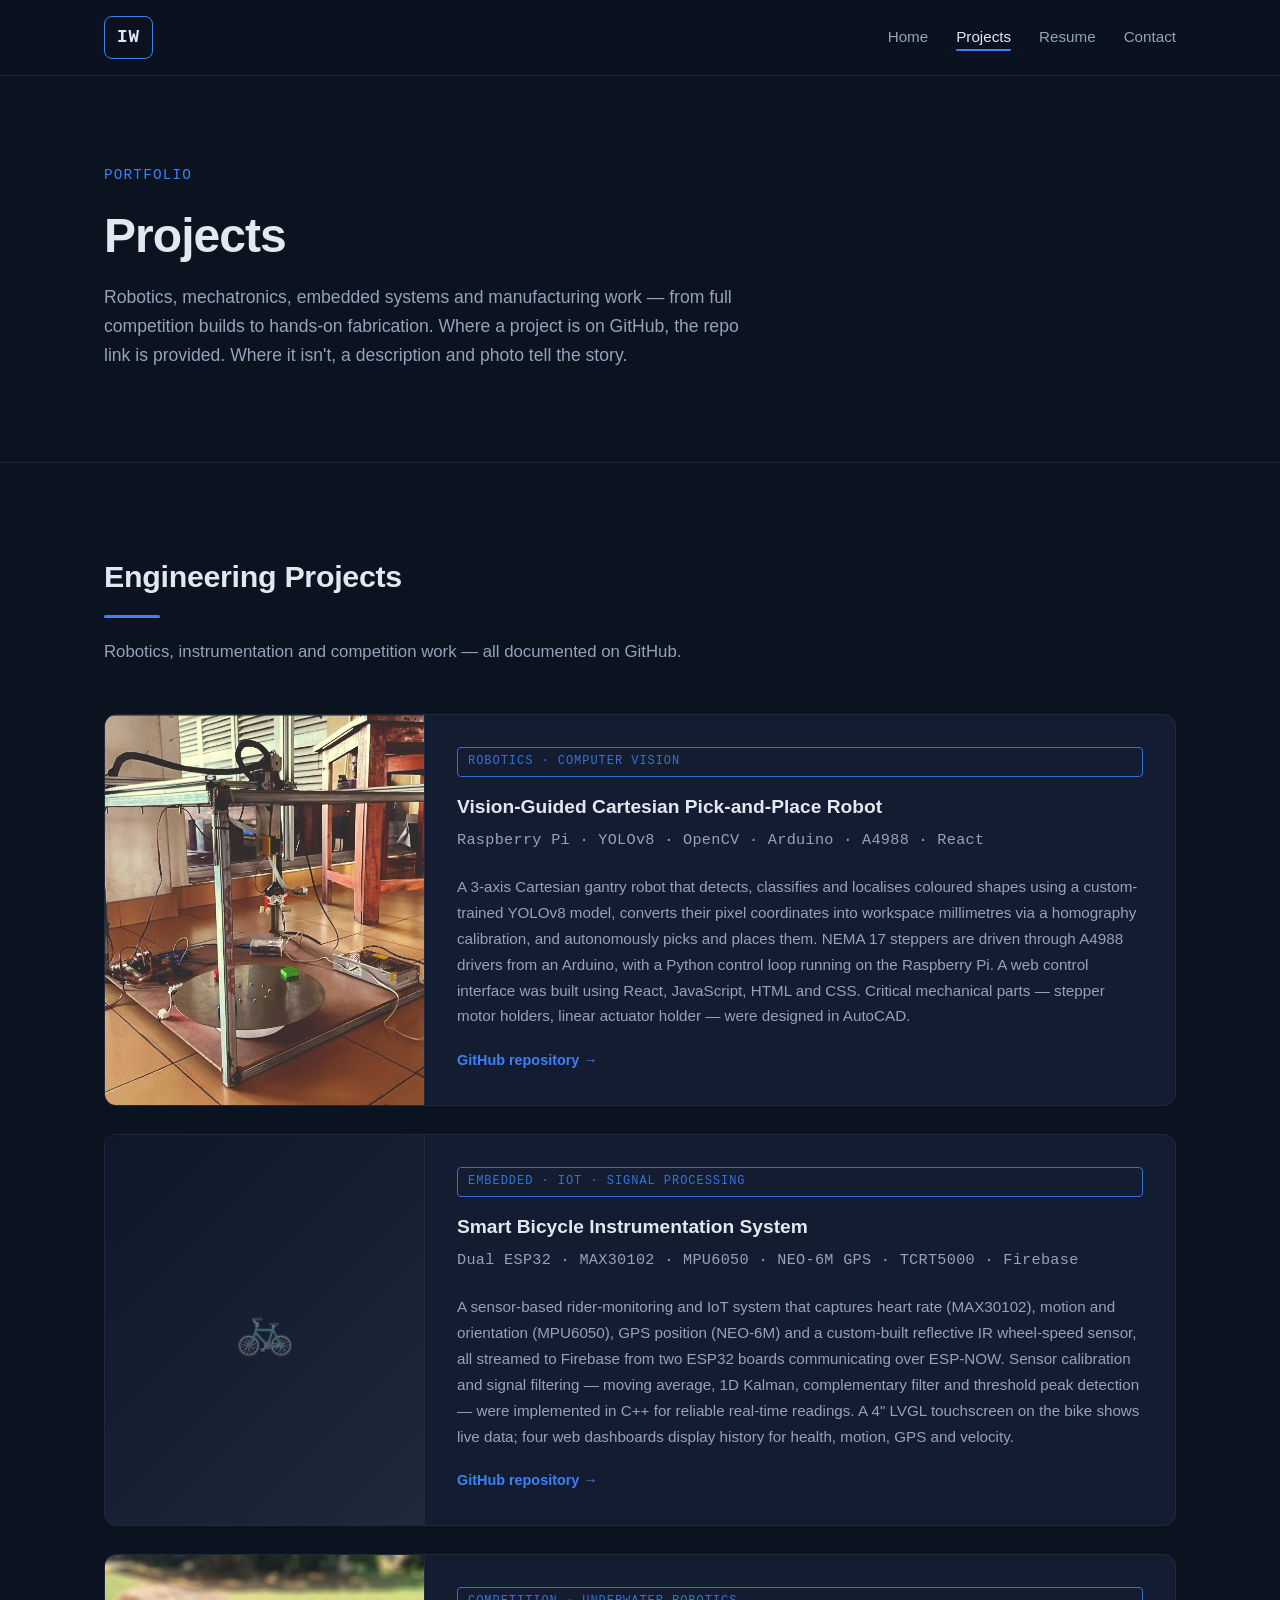
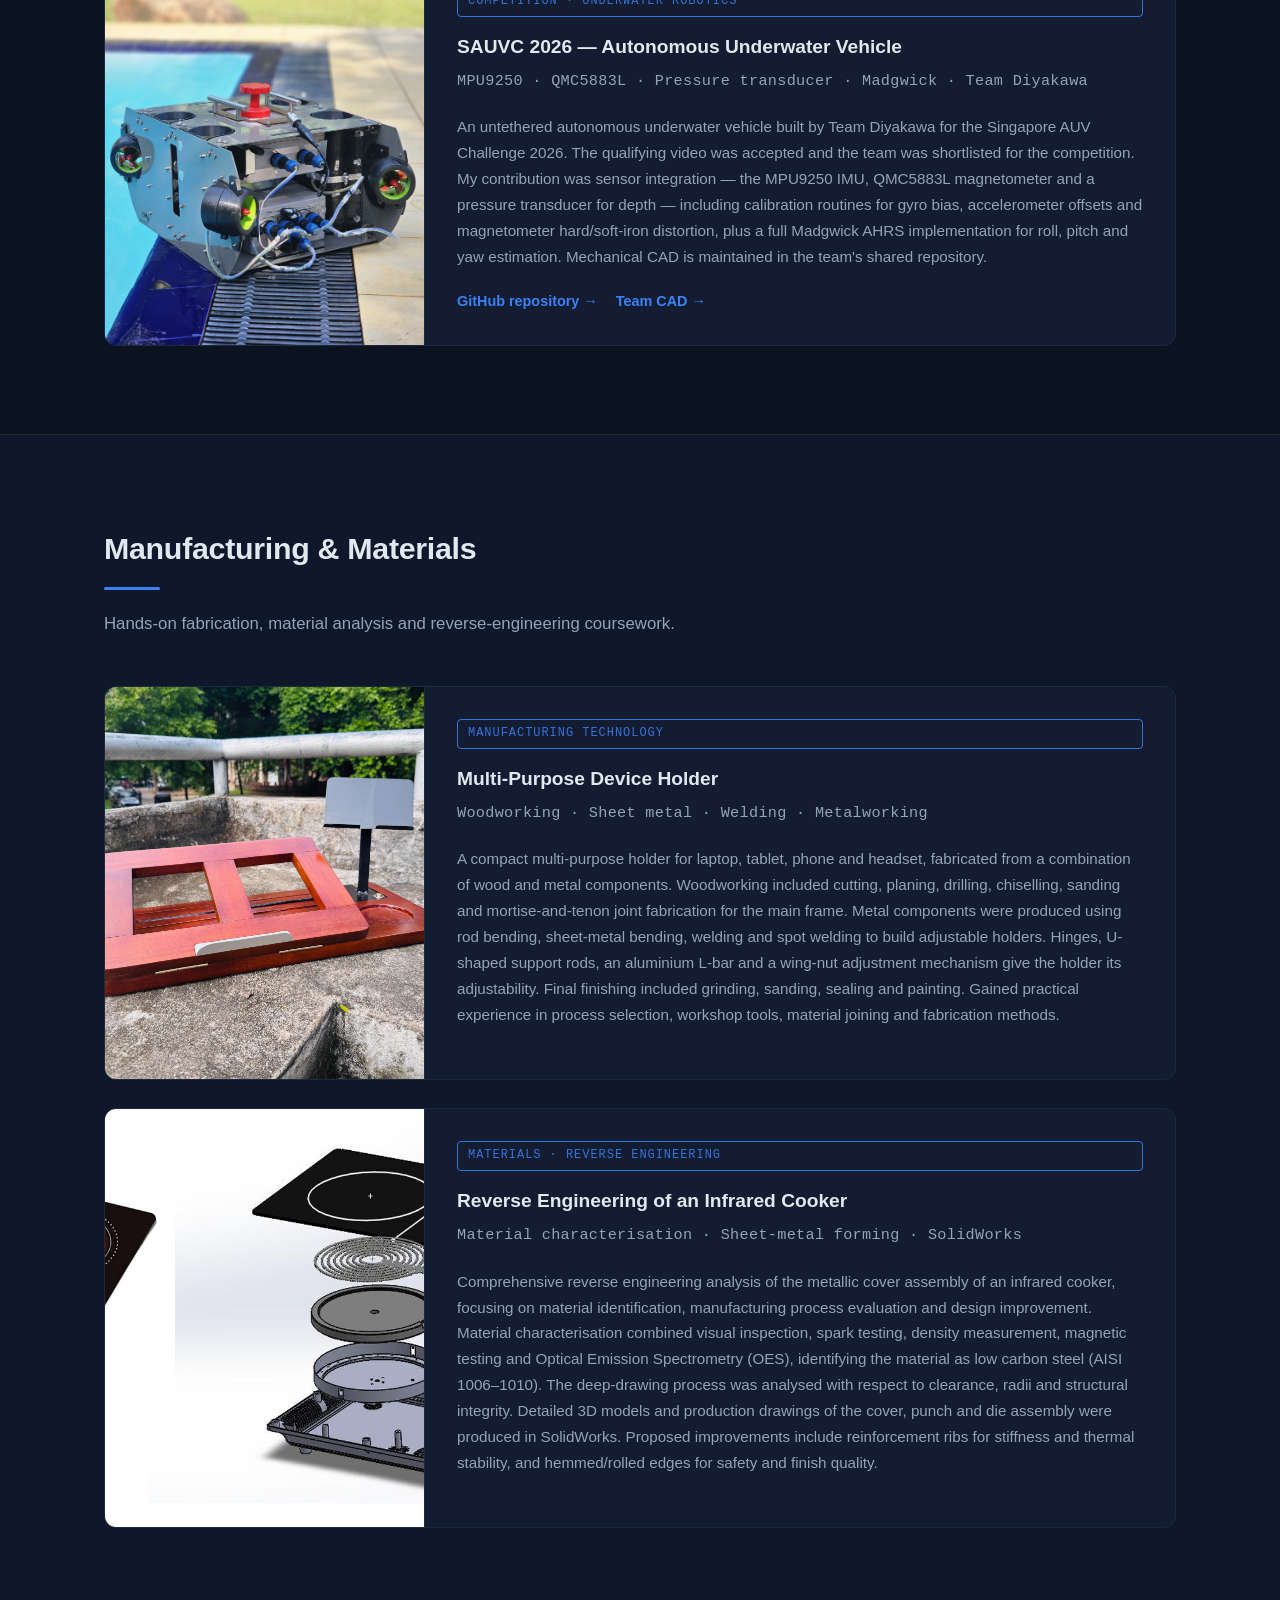
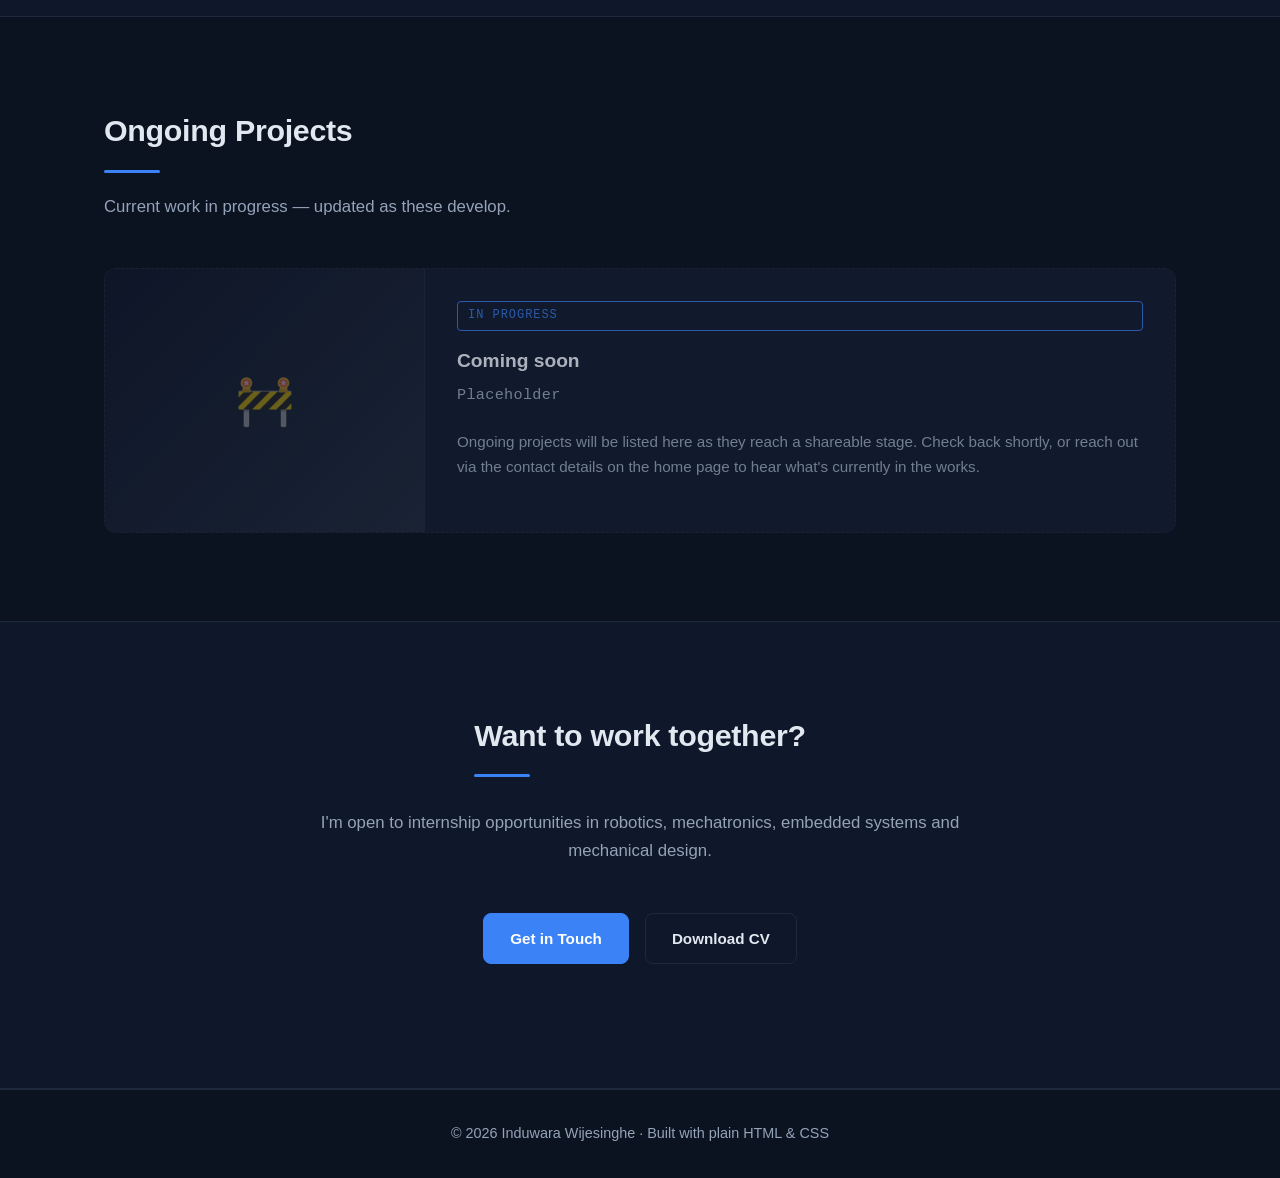
==== projects.html @ 0e31d424 "Update project thumbnail for Project 2" ====
<!DOCTYPE html>
<html lang="en">
<head>
    <meta charset="UTF-8">
    <meta name="viewport" content="width=device-width, initial-scale=1.0">
    <title>Projects — Induwara Wijesinghe</title>
    <meta name="description" content="Engineering projects by Induwara Wijesinghe — robotics, mechatronics, embedded systems and manufacturing.">
    <link rel="stylesheet" href="style.css">
</head>
<body>

    <!-- ============ NAVIGATION ============ -->
    <nav class="nav">
        <div class="nav-inner">
            <a href="index.html" class="nav-brand">IW</a>
            <ul class="nav-links">
                <li><a href="index.html">Home</a></li>
                <li><a href="projects.html" class="active">Projects</a></li>
                <li><a href="resume.pdf" target="_blank">Resume</a></li>
                <li><a href="index.html#contact">Contact</a></li>
            </ul>
        </div>
    </nav>

    <!-- ============ HEADER ============ -->
    <header class="page-header">
        <div class="container">
            <p class="hero-eyebrow">Portfolio</p>
            <h1>Projects</h1>
            <p class="hero-tagline">
                Robotics, mechatronics, embedded systems and manufacturing work — from full
                competition builds to hands-on fabrication. Where a project is on GitHub, the
                repo link is provided. Where it isn't, a description and photo tell the story.
            </p>
        </div>
    </header>

    <!-- ============ FEATURED (on GitHub) ============ -->
    <section class="section">
        <div class="container">
            <h2 class="section-title">Engineering Projects</h2>
            <p class="section-lede">Robotics, instrumentation and competition work — all documented on GitHub.</p>

            <div class="project-list">

                <!-- ============= PROJECT 1 ============= -->
                <article class="project-list-item">
                    <div class="project-thumb">
                        <img src="images/cartesian-thumb.jpg" alt="Vision-guided Cartesian robot" onerror="this.style.display='none'">
                        <span class="project-thumb-fallback">🤖</span>
                    </div>
                    <div class="project-body">
                        <span class="project-tag">Robotics · Computer Vision</span>
                        <h3>Vision-Guided Cartesian Pick-and-Place Robot</h3>
                        <p class="project-sub">Raspberry Pi · YOLOv8 · OpenCV · Arduino · A4988 · React</p>
                        <p>
                            A 3-axis Cartesian gantry robot that detects, classifies and localises
                            coloured shapes using a custom-trained YOLOv8 model, converts their pixel
                            coordinates into workspace millimetres via a homography calibration, and
                            autonomously picks and places them. NEMA 17 steppers are driven through
                            A4988 drivers from an Arduino, with a Python control loop running on the
                            Raspberry Pi. A web control interface was built using React, JavaScript,
                            HTML and CSS. Critical mechanical parts — stepper motor holders, linear
                            actuator holder — were designed in AutoCAD.
                        </p>
                        <div class="project-links">
                            <a href="https://github.com/induwarawijesinghe369-bit/vision-guided-cartesian-robot" target="_blank">GitHub repository →</a>
                        </div>
                    </div>
                </article>

                <!-- ============= PROJECT 2 ============= -->
                <article class="project-list-item">
                    <div class="project-thumb project-thumb--icon">
                        <span class="project-thumb-fallback">🚲</span>
                    </div>
                    <div class="project-body">
                        <span class="project-tag">Embedded · IoT · Signal Processing</span>
                        <h3>Smart Bicycle Instrumentation System</h3>
                        <p class="project-sub">Dual ESP32 · MAX30102 · MPU6050 · NEO-6M GPS · TCRT5000 · Firebase</p>
                        <p>
                            A sensor-based rider-monitoring and IoT system that captures heart rate
                            (MAX30102), motion and orientation (MPU6050), GPS position (NEO-6M) and
                            a custom-built reflective IR wheel-speed sensor, all streamed to Firebase
                            from two ESP32 boards communicating over ESP-NOW. Sensor calibration and
                            signal filtering — moving average, 1D Kalman, complementary filter and
                            threshold peak detection — were implemented in C++ for reliable real-time
                            readings. A 4" LVGL touchscreen on the bike shows live data; four web
                            dashboards display history for health, motion, GPS and velocity.
                        </p>
                        <div class="project-links">
                            <a href="https://github.com/induwarawijesinghe369-bit/smart-bicycle-instrumentation" target="_blank">GitHub repository →</a>
                        </div>
                    </div>
                </article>

                <!-- ============= PROJECT 3 ============= -->
                <article class="project-list-item">
                    <div class="project-thumb">
                        <img src="images/auv-thumb.jpg" alt="SAUVC 2026 AUV" onerror="this.style.display='none'">
                        <span class="project-thumb-fallback">🌊</span>
                    </div>
                    <div class="project-body">
                        <span class="project-tag">Competition · Underwater Robotics</span>
                        <h3>SAUVC 2026 — Autonomous Underwater Vehicle</h3>
                        <p class="project-sub">MPU9250 · QMC5883L · Pressure transducer · Madgwick · Team Diyakawa</p>
                        <p>
                            An untethered autonomous underwater vehicle built by Team Diyakawa for
                            the Singapore AUV Challenge 2026. The qualifying video was accepted and
                            the team was shortlisted for the competition. My contribution was sensor
                            integration — the MPU9250 IMU, QMC5883L magnetometer and a pressure
                            transducer for depth — including calibration routines for gyro bias,
                            accelerometer offsets and magnetometer hard/soft-iron distortion, plus a
                            full Madgwick AHRS implementation for roll, pitch and yaw estimation.
                            Mechanical CAD is maintained in the team's shared repository.
                        </p>
                        <div class="project-links">
                            <a href="https://github.com/induwarawijesinghe369-bit/sauvc-2026-auv" target="_blank">GitHub repository →</a>
                            <a href="https://github.com/diyakawaofficial/diyakawa_3.0/tree/main/Design" target="_blank">Team CAD →</a>
                        </div>
                    </div>
                </article>

            </div>
        </div>
    </section>

    <!-- ============ MANUFACTURING ============ -->
    <section class="section section-alt">
        <div class="container">
            <h2 class="section-title">Manufacturing &amp; Materials</h2>
            <p class="section-lede">Hands-on fabrication, material analysis and reverse-engineering coursework.</p>

            <div class="project-list">

                <article class="project-list-item">
                    <div class="project-thumb">
                        <img src="images/holder-thumb.jpg" alt="Multi-purpose device holder" onerror="this.style.display='none'">
                        <span class="project-thumb-fallback">🛠️</span>
                    </div>
                    <div class="project-body">
                        <span class="project-tag">Manufacturing Technology</span>
                        <h3>Multi-Purpose Device Holder</h3>
                        <p class="project-sub">Woodworking · Sheet metal · Welding · Metalworking</p>
                        <p>
                            A compact multi-purpose holder for laptop, tablet, phone and headset,
                            fabricated from a combination of wood and metal components. Woodworking
                            included cutting, planing, drilling, chiselling, sanding and
                            mortise-and-tenon joint fabrication for the main frame. Metal components
                            were produced using rod bending, sheet-metal bending, welding and spot
                            welding to build adjustable holders. Hinges, U-shaped support rods, an
                            aluminium L-bar and a wing-nut adjustment mechanism give the holder its
                            adjustability. Final finishing included grinding, sanding, sealing and
                            painting. Gained practical experience in process selection, workshop
                            tools, material joining and fabrication methods.
                        </p>
                    </div>
                </article>

                <article class="project-list-item">
                    <div class="project-thumb">
                        <img src="images/cooker-thumb.jpg" alt="Reverse engineering of an infrared cooker" onerror="this.style.display='none'">
                        <span class="project-thumb-fallback">🔬</span>
                    </div>
                    <div class="project-body">
                        <span class="project-tag">Materials · Reverse Engineering</span>
                        <h3>Reverse Engineering of an Infrared Cooker</h3>
                        <p class="project-sub">Material characterisation · Sheet-metal forming · SolidWorks</p>
                        <p>
                            Comprehensive reverse engineering analysis of the metallic cover assembly
                            of an infrared cooker, focusing on material identification, manufacturing
                            process evaluation and design improvement. Material characterisation
                            combined visual inspection, spark testing, density measurement, magnetic
                            testing and Optical Emission Spectrometry (OES), identifying the material
                            as low carbon steel (AISI 1006–1010). The deep-drawing process was
                            analysed with respect to clearance, radii and structural integrity.
                            Detailed 3D models and production drawings of the cover, punch and die
                            assembly were produced in SolidWorks. Proposed improvements include
                            reinforcement ribs for stiffness and thermal stability, and hemmed/rolled
                            edges for safety and finish quality.
                        </p>
                    </div>
                </article>

            </div>
        </div>
    </section>

    <!-- ============ ONGOING (placeholder) ============ -->
    <section class="section">
        <div class="container">
            <h2 class="section-title">Ongoing Projects</h2>
            <p class="section-lede">Current work in progress — updated as these develop.</p>

            <div class="project-list">

                <article class="project-list-item project-list-item--placeholder">
                    <div class="project-thumb">
                        <span class="project-thumb-fallback">🚧</span>
                    </div>
                    <div class="project-body">
                        <span class="project-tag">In progress</span>
                        <h3>Coming soon</h3>
                        <p class="project-sub">Placeholder</p>
                        <p>
                            Ongoing projects will be listed here as they reach a shareable stage.
                            Check back shortly, or reach out via the contact details on the home page
                            to hear what's currently in the works.
                        </p>
                    </div>
                </article>

            </div>
        </div>
    </section>

    <!-- ============ CTA ============ -->
    <section class="section section-alt">
        <div class="container" style="text-align: center;">
            <h2 class="section-title" style="display: inline-block;">Want to work together?</h2>
            <p class="section-lede" style="margin-left: auto; margin-right: auto;">
                I'm open to internship opportunities in robotics, mechatronics, embedded systems and mechanical design.
            </p>
            <div class="hero-actions" style="justify-content: center;">
                <a href="index.html#contact" class="btn btn-primary">Get in Touch</a>
                <a href="resume.pdf" class="btn btn-secondary" target="_blank">Download CV</a>
            </div>
        </div>
    </section>

    <!-- ============ FOOTER ============ -->
    <footer class="footer">
        <div class="container">
            <p>© 2026 Induwara Wijesinghe · Built with plain HTML &amp; CSS</p>
        </div>
    </footer>

</body>
</html>
---- style.css ----
/* =========================================================
   Induwara Wijesinghe — Portfolio
   Theme: dark, blue accent, minimal
   ========================================================= */

:root {
    --bg:          #0b1220;
    --bg-alt:      #0f172a;
    --card:        #131c31;
    --border:      #1e293b;
    --text:        #e2e8f0;
    --text-muted:  #94a3b8;
    --accent:      #3b82f6;
    --accent-hover:#60a5fa;
    --max-width:   1120px;
    --radius:      12px;
    --radius-sm:   8px;
    --font:        'Inter', -apple-system, BlinkMacSystemFont, 'Segoe UI',
                    Roboto, Helvetica, Arial, sans-serif;
    --mono:        'JetBrains Mono', 'Fira Code', Consolas, monospace;
}

* { margin: 0; padding: 0; box-sizing: border-box; }

html { scroll-behavior: smooth; }

body {
    font-family: var(--font);
    background: var(--bg);
    color: var(--text);
    line-height: 1.65;
    font-size: 16px;
    -webkit-font-smoothing: antialiased;
}

.container {
    max-width: var(--max-width);
    margin: 0 auto;
    padding: 0 24px;
}

a {
    color: var(--accent);
    text-decoration: none;
    transition: color 0.2s ease;
}

a:hover { color: var(--accent-hover); }

img { max-width: 100%; display: block; }

/* =========================
   NAVIGATION
   ========================= */
.nav {
    position: sticky;
    top: 0;
    background: rgba(11, 18, 32, 0.85);
    backdrop-filter: blur(12px);
    -webkit-backdrop-filter: blur(12px);
    border-bottom: 1px solid var(--border);
    z-index: 100;
}

.nav-inner {
    max-width: var(--max-width);
    margin: 0 auto;
    padding: 16px 24px;
    display: flex;
    justify-content: space-between;
    align-items: center;
}

.nav-brand {
    font-family: var(--mono);
    font-weight: 700;
    font-size: 1.1rem;
    color: var(--text);
    letter-spacing: 0.05em;
    padding: 6px 12px;
    border: 1px solid var(--accent);
    border-radius: var(--radius-sm);
}

.nav-brand:hover {
    background: var(--accent);
    color: white;
}

.nav-links {
    list-style: none;
    display: flex;
    gap: 28px;
}

.nav-links a {
    color: var(--text-muted);
    font-size: 0.95rem;
    font-weight: 500;
    position: relative;
    padding: 6px 0;
}

.nav-links a:hover,
.nav-links a.active {
    color: var(--text);
}

.nav-links a.active::after,
.nav-links a:hover::after {
    content: '';
    position: absolute;
    bottom: 0;
    left: 0;
    right: 0;
    height: 2px;
    background: var(--accent);
    border-radius: 2px;
}

/* =========================
   HERO
   ========================= */
.hero {
    padding: 96px 0 72px;
    border-bottom: 1px solid var(--border);
}

.hero-grid {
    display: grid;
    grid-template-columns: 1fr auto;
    gap: 64px;
    align-items: center;
}

.hero-eyebrow {
    color: var(--accent);
    font-family: var(--mono);
    font-size: 0.9rem;
    letter-spacing: 0.08em;
    text-transform: uppercase;
    margin-bottom: 20px;
}

.hero h1 {
    font-size: clamp(2.2rem, 5vw, 3.5rem);
    font-weight: 700;
    line-height: 1.1;
    margin-bottom: 24px;
    letter-spacing: -0.02em;
}

.hero-tagline {
    color: var(--text-muted);
    font-size: 1.1rem;
    max-width: 640px;
    margin-bottom: 36px;
}

.hero-actions {
    display: flex;
    gap: 16px;
    flex-wrap: wrap;
    margin-bottom: 36px;
}

.btn {
    display: inline-block;
    padding: 12px 26px;
    border-radius: var(--radius-sm);
    font-weight: 600;
    font-size: 0.95rem;
    transition: all 0.2s ease;
    cursor: pointer;
}

.btn-primary {
    background: var(--accent);
    color: white;
    border: 1px solid var(--accent);
}

.btn-primary:hover {
    background: var(--accent-hover);
    border-color: var(--accent-hover);
    color: white;
    transform: translateY(-1px);
}

.btn-secondary {
    background: transparent;
    color: var(--text);
    border: 1px solid var(--border);
}

.btn-secondary:hover {
    border-color: var(--accent);
    color: var(--accent);
    transform: translateY(-1px);
}

.hero-meta {
    list-style: none;
    display: flex;
    flex-direction: column;
    gap: 8px;
    color: var(--text-muted);
    font-size: 0.95rem;
}

.hero-meta a { color: var(--text-muted); }
.hero-meta a:hover { color: var(--accent); }

.hero-photo { display: flex; justify-content: center; }

.photo-placeholder {
    width: 220px;
    height: 220px;
    border-radius: 50%;
    background: linear-gradient(135deg, var(--card) 0%, var(--border) 100%);
    border: 2px solid var(--accent);
    display: flex;
    align-items: center;
    justify-content: center;
    font-family: var(--mono);
    font-size: 3.5rem;
    font-weight: 700;
    color: var(--accent);
    letter-spacing: 0.05em;
}

/* =========================
   SECTIONS
   ========================= */
.section {
    padding: 88px 0;
}

.section-alt {
    background: var(--bg-alt);
    border-top: 1px solid var(--border);
    border-bottom: 1px solid var(--border);
}

.section-title {
    font-size: 1.9rem;
    font-weight: 700;
    margin-bottom: 12px;
    letter-spacing: -0.01em;
}

.section-title::after {
    content: '';
    display: block;
    width: 56px;
    height: 3px;
    background: var(--accent);
    border-radius: 2px;
    margin-top: 14px;
}

.section-lede {
    color: var(--text-muted);
    font-size: 1.05rem;
    max-width: 640px;
    margin-bottom: 48px;
    margin-top: 20px;
}

.section-lede a {
    color: var(--accent);
    font-weight: 500;
}

/* =========================
   SKILLS
   ========================= */
.skills-grid {
    display: grid;
    grid-template-columns: repeat(auto-fit, minmax(260px, 1fr));
    gap: 20px;
    margin-top: 44px;
}

.skill-card {
    background: var(--card);
    border: 1px solid var(--border);
    border-radius: var(--radius);
    padding: 28px;
    transition: all 0.25s ease;
}

.skill-card:hover {
    border-color: var(--accent);
    transform: translateY(-3px);
}

.skill-card h3 {
    color: var(--accent);
    font-size: 1.05rem;
    font-weight: 600;
    margin-bottom: 14px;
    letter-spacing: 0.01em;
}

.skill-card p {
    color: var(--text-muted);
    font-size: 0.95rem;
    line-height: 1.7;
}

/* =========================
   FEATURED PROJECTS
   ========================= */
.featured-grid {
    display: grid;
    grid-template-columns: repeat(auto-fit, minmax(320px, 1fr));
    gap: 24px;
}

.project-card {
    background: var(--card);
    border: 1px solid var(--border);
    border-radius: var(--radius);
    overflow: hidden;
    display: flex;
    flex-direction: column;
    transition: all 0.25s ease;
}

.project-card:hover {
    border-color: var(--accent);
    transform: translateY(-4px);
    box-shadow: 0 12px 32px rgba(59, 130, 246, 0.12);
}

.project-thumb {
    aspect-ratio: 16 / 9;
    background: linear-gradient(135deg, var(--bg-alt) 0%, var(--border) 100%);
    display: flex;
    align-items: center;
    justify-content: center;
    position: relative;
    overflow: hidden;
}

.project-thumb img {
    width: 100%;
    height: 100%;
    object-fit: cover;
    position: absolute;
    inset: 0;
}

.project-thumb-fallback {
    font-size: 3rem;
    opacity: 0.5;
    z-index: 0;
}

.project-thumb img + .project-thumb-fallback {
    /* fallback hidden when image is present */
    z-index: -1;
}

.project-body {
    padding: 26px;
    display: flex;
    flex-direction: column;
    flex: 1;
}

.project-body h3 {
    font-size: 1.2rem;
    font-weight: 700;
    margin-bottom: 6px;
    color: var(--text);
}

.project-sub {
    color: var(--accent);
    font-family: var(--mono);
    font-size: 0.8rem;
    margin-bottom: 16px;
    letter-spacing: 0.02em;
}

.project-body p {
    color: var(--text-muted);
    font-size: 0.95rem;
    line-height: 1.7;
    margin-bottom: 20px;
    flex: 1;
}

.project-links {
    display: flex;
    gap: 18px;
    margin-top: auto;
}

.project-links a {
    color: var(--accent);
    font-weight: 600;
    font-size: 0.9rem;
}

.project-links a:hover {
    color: var(--accent-hover);
}

/* =========================
   ACHIEVEMENTS
   ========================= */
.achievements-grid {
    display: grid;
    grid-template-columns: repeat(auto-fit, minmax(220px, 1fr));
    gap: 20px;
    margin-top: 44px;
}

.achievement {
    background: var(--card);
    border: 1px solid var(--border);
    border-radius: var(--radius);
    padding: 28px 24px;
    text-align: center;
    transition: all 0.25s ease;
}

.achievement:hover {
    border-color: var(--accent);
    transform: translateY(-3px);
}

.achievement-icon {
    font-size: 2rem;
    display: block;
    margin-bottom: 14px;
}

.achievement h3 {
    font-size: 1.05rem;
    font-weight: 700;
    margin-bottom: 8px;
    color: var(--text);
}

.achievement p {
    color: var(--text-muted);
    font-size: 0.9rem;
    line-height: 1.6;
}

/* =========================
   CONTACT
   ========================= */
.contact-grid {
    display: grid;
    grid-template-columns: repeat(auto-fit, minmax(240px, 1fr));
    gap: 16px;
    margin-top: 8px;
}

.contact-card {
    background: var(--card);
    border: 1px solid var(--border);
    border-radius: var(--radius);
    padding: 22px;
    display: flex;
    flex-direction: column;
    gap: 6px;
    transition: all 0.25s ease;
}

.contact-card:hover {
    border-color: var(--accent);
    transform: translateY(-3px);
}

.contact-icon { font-size: 1.5rem; }

.contact-label {
    color: var(--text-muted);
    font-size: 0.8rem;
    text-transform: uppercase;
    letter-spacing: 0.08em;
    font-weight: 600;
}

.contact-value {
    color: var(--text);
    font-size: 0.95rem;
    word-break: break-all;
}

.contact-card:hover .contact-value { color: var(--accent); }

/* =========================
   FOOTER
   ========================= */
.footer {
    padding: 32px 0;
    border-top: 1px solid var(--border);
    text-align: center;
    color: var(--text-muted);
    font-size: 0.9rem;
}

/* =========================
   RESPONSIVE
   ========================= */
@media (max-width: 820px) {
    .hero { padding: 64px 0 56px; }

    .hero-grid {
        grid-template-columns: 1fr;
        gap: 40px;
        text-align: center;
    }

    .hero-actions { justify-content: center; }
    .hero-meta { align-items: center; }
    .hero-photo { order: -1; }

    .photo-placeholder { width: 160px; height: 160px; font-size: 2.5rem; }

    .section { padding: 64px 0; }

    .nav-links { gap: 20px; font-size: 0.9rem; }

    .section-lede { margin-bottom: 36px; }
}

@media (max-width: 480px) {
    .nav-links { display: none; } /* simple mobile: hide nav links on very small screens */
    .container { padding: 0 18px; }
}

/* =========================
   PAGE HEADER (subpages)
   ========================= */
.page-header {
    padding: 88px 0 56px;
    border-bottom: 1px solid var(--border);
}

.page-header h1 {
    font-size: clamp(2rem, 4vw, 3rem);
    font-weight: 700;
    line-height: 1.15;
    margin-bottom: 20px;
    letter-spacing: -0.02em;
}

/* =========================
   PROJECT LIST (multi-item page)
   ========================= */
.project-list {
    display: flex;
    flex-direction: column;
    gap: 28px;
    margin-top: 24px;
}

.project-list-item {
    display: grid;
    grid-template-columns: 320px 1fr;
    gap: 32px;
    background: var(--card);
    border: 1px solid var(--border);
    border-radius: var(--radius);
    overflow: hidden;
    transition: all 0.25s ease;
}

.project-list-item:hover {
    border-color: var(--accent);
    box-shadow: 0 12px 32px rgba(59, 130, 246, 0.12);
}

.project-list-item .project-thumb {
    aspect-ratio: auto;
    height: 100%;
    min-height: 220px;
    position: relative;
    border-right: 1px solid var(--border);
}

.project-list-item .project-thumb img {
    position: absolute;
    inset: 0;
    width: 100%;
    height: 100%;
    object-fit: cover;
}

.project-list-item .project-body {
    padding: 32px 32px 32px 0;
}

.project-tag {
    display: inline-block;
    color: var(--accent);
    font-family: var(--mono);
    font-size: 0.75rem;
    letter-spacing: 0.08em;
    text-transform: uppercase;
    padding: 4px 10px;
    border: 1px solid var(--accent);
    border-radius: 4px;
    margin-bottom: 14px;
    opacity: 0.85;
}

.project-list-item--placeholder {
    opacity: 0.75;
    border-style: dashed;
}

@media (max-width: 820px) {
    .project-list-item {
        grid-template-columns: 1fr;
    }
    .project-list-item .project-thumb {
        min-height: 200px;
        border-right: none;
        border-bottom: 1px solid var(--border);
    }
    .project-list-item .project-body {
        padding: 26px;
    }
}
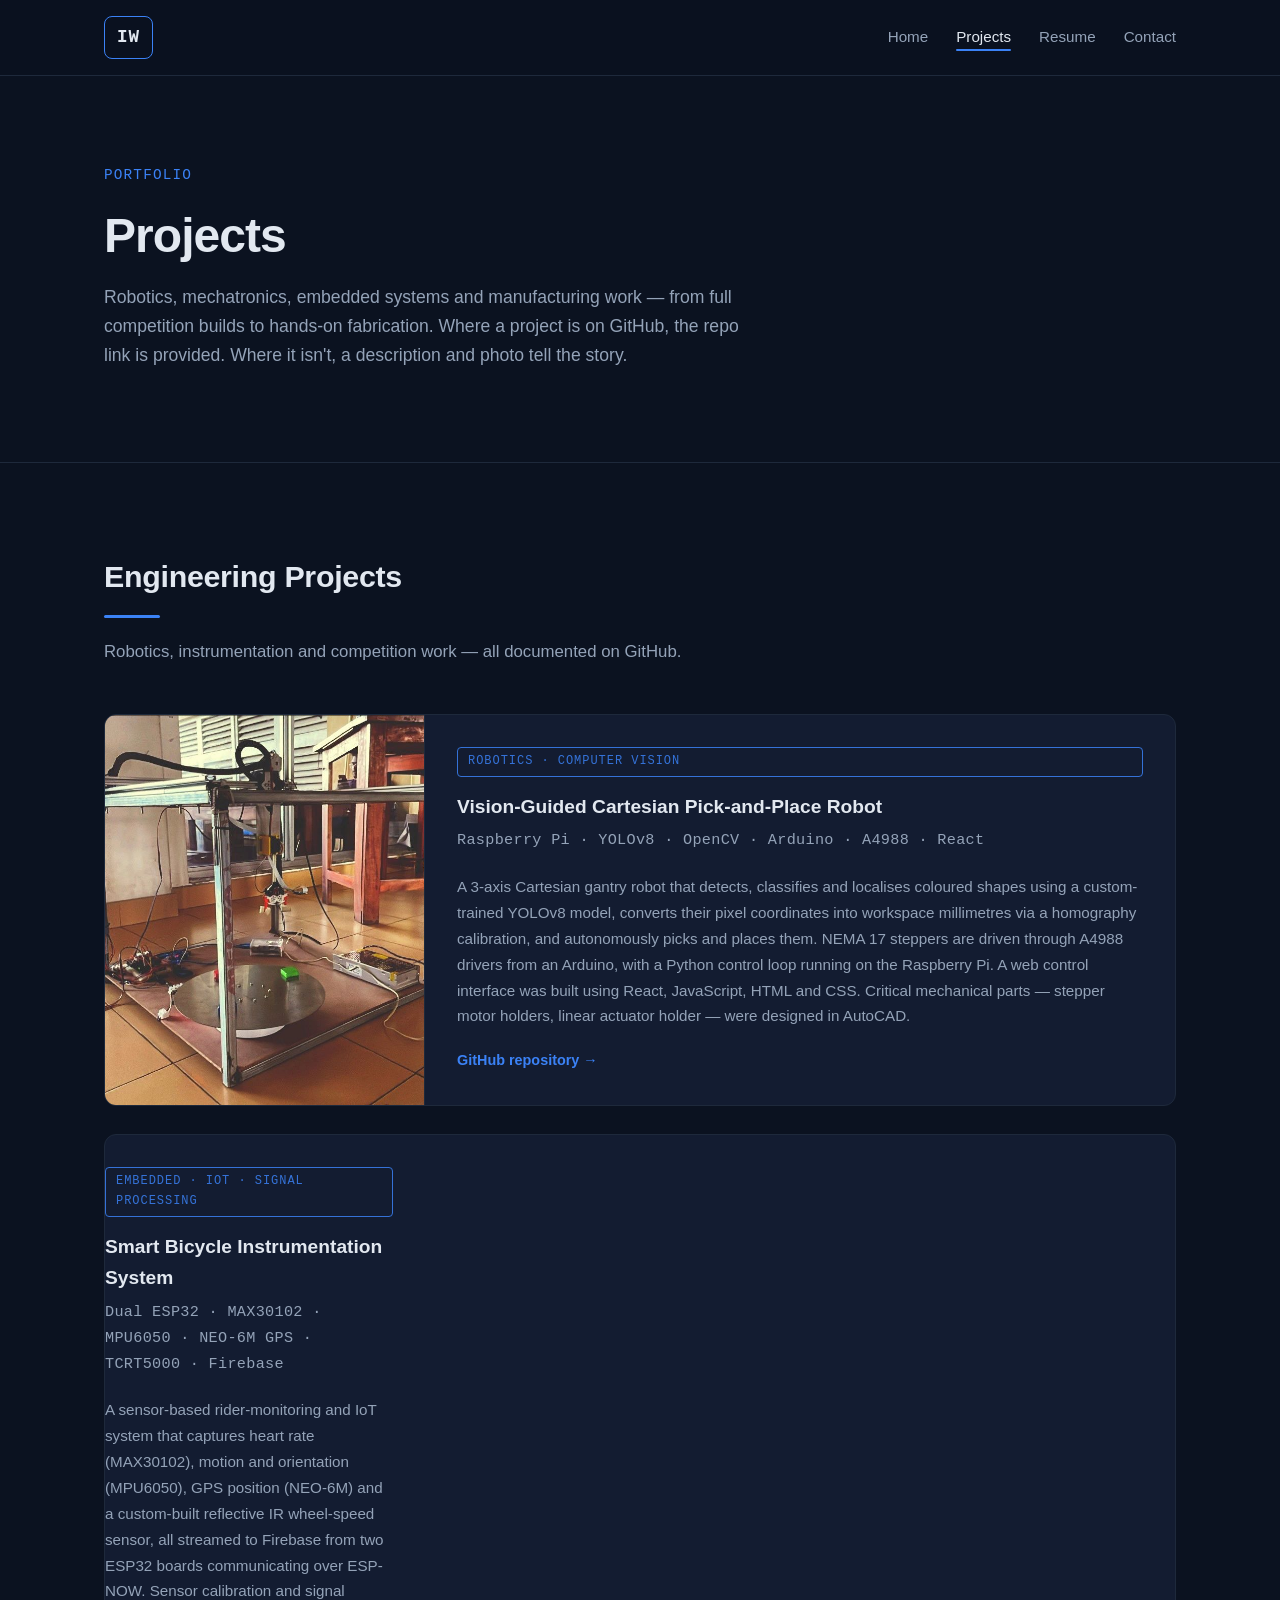
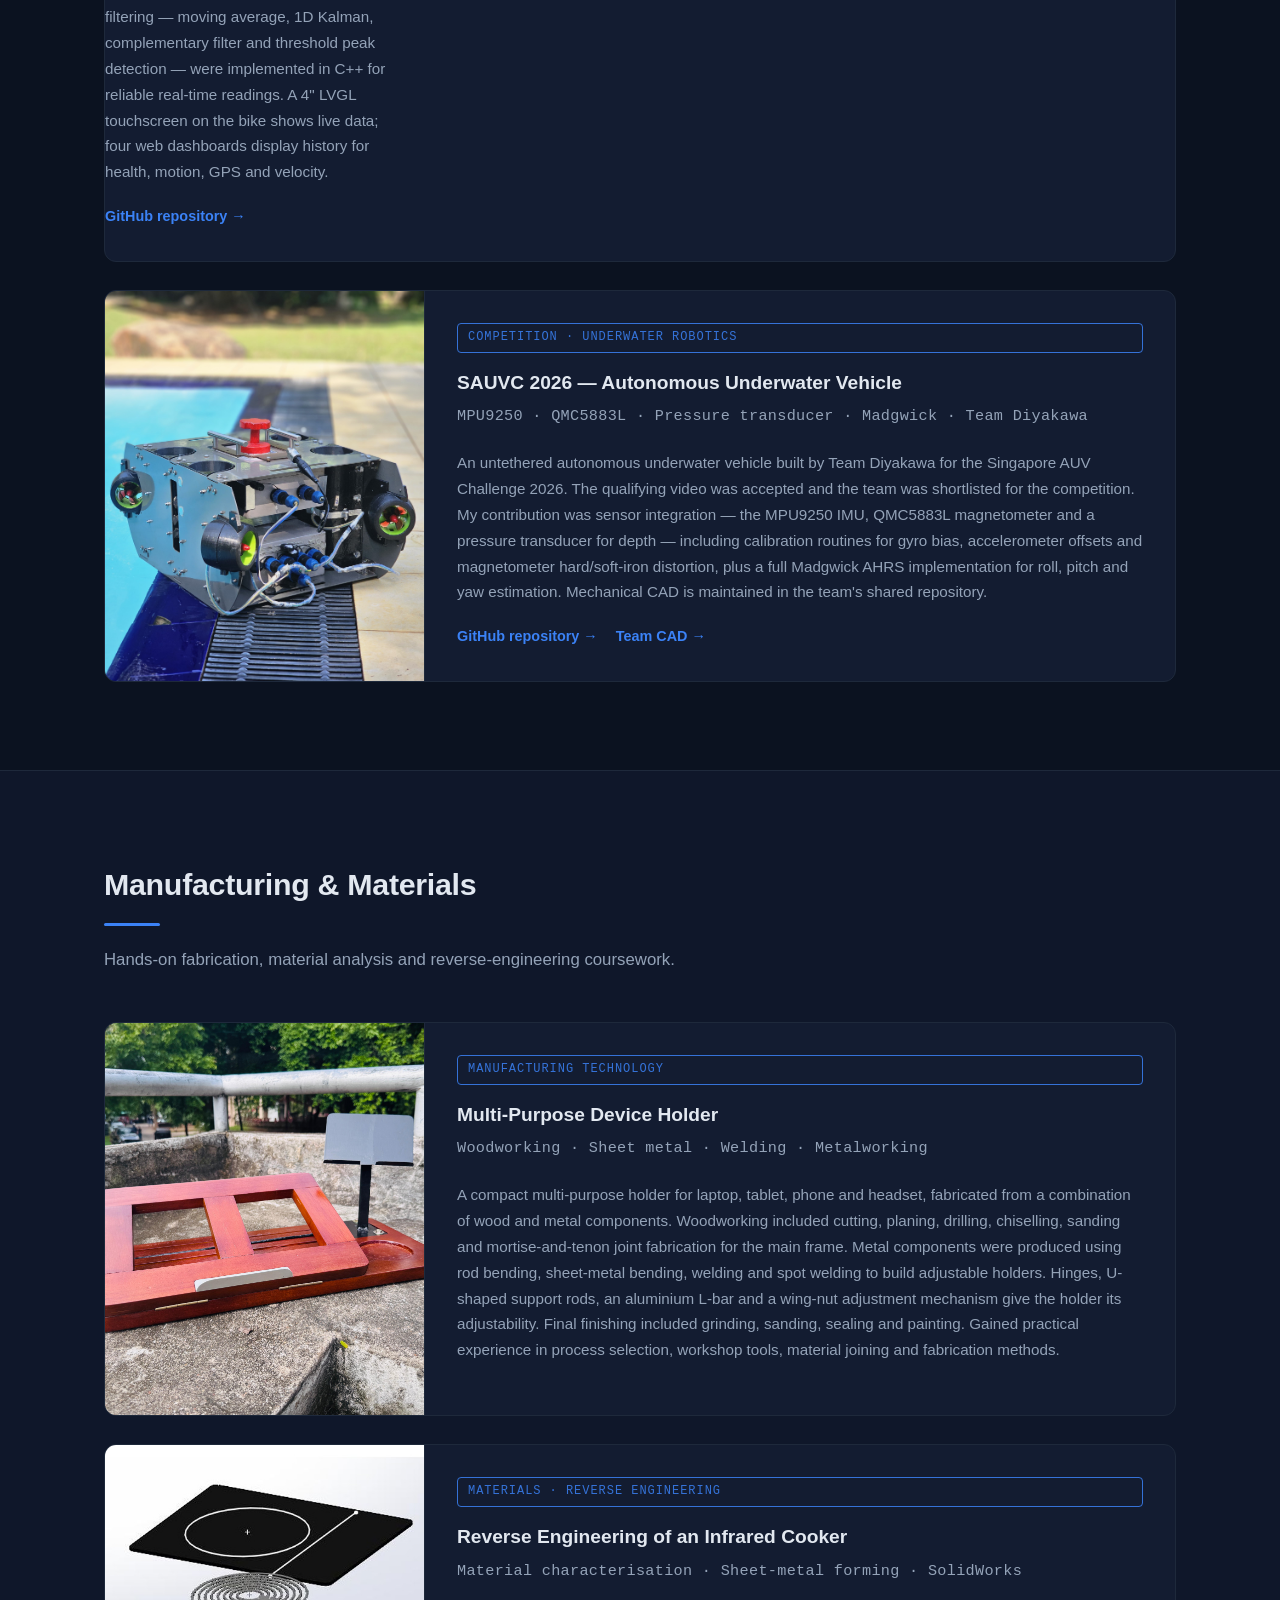
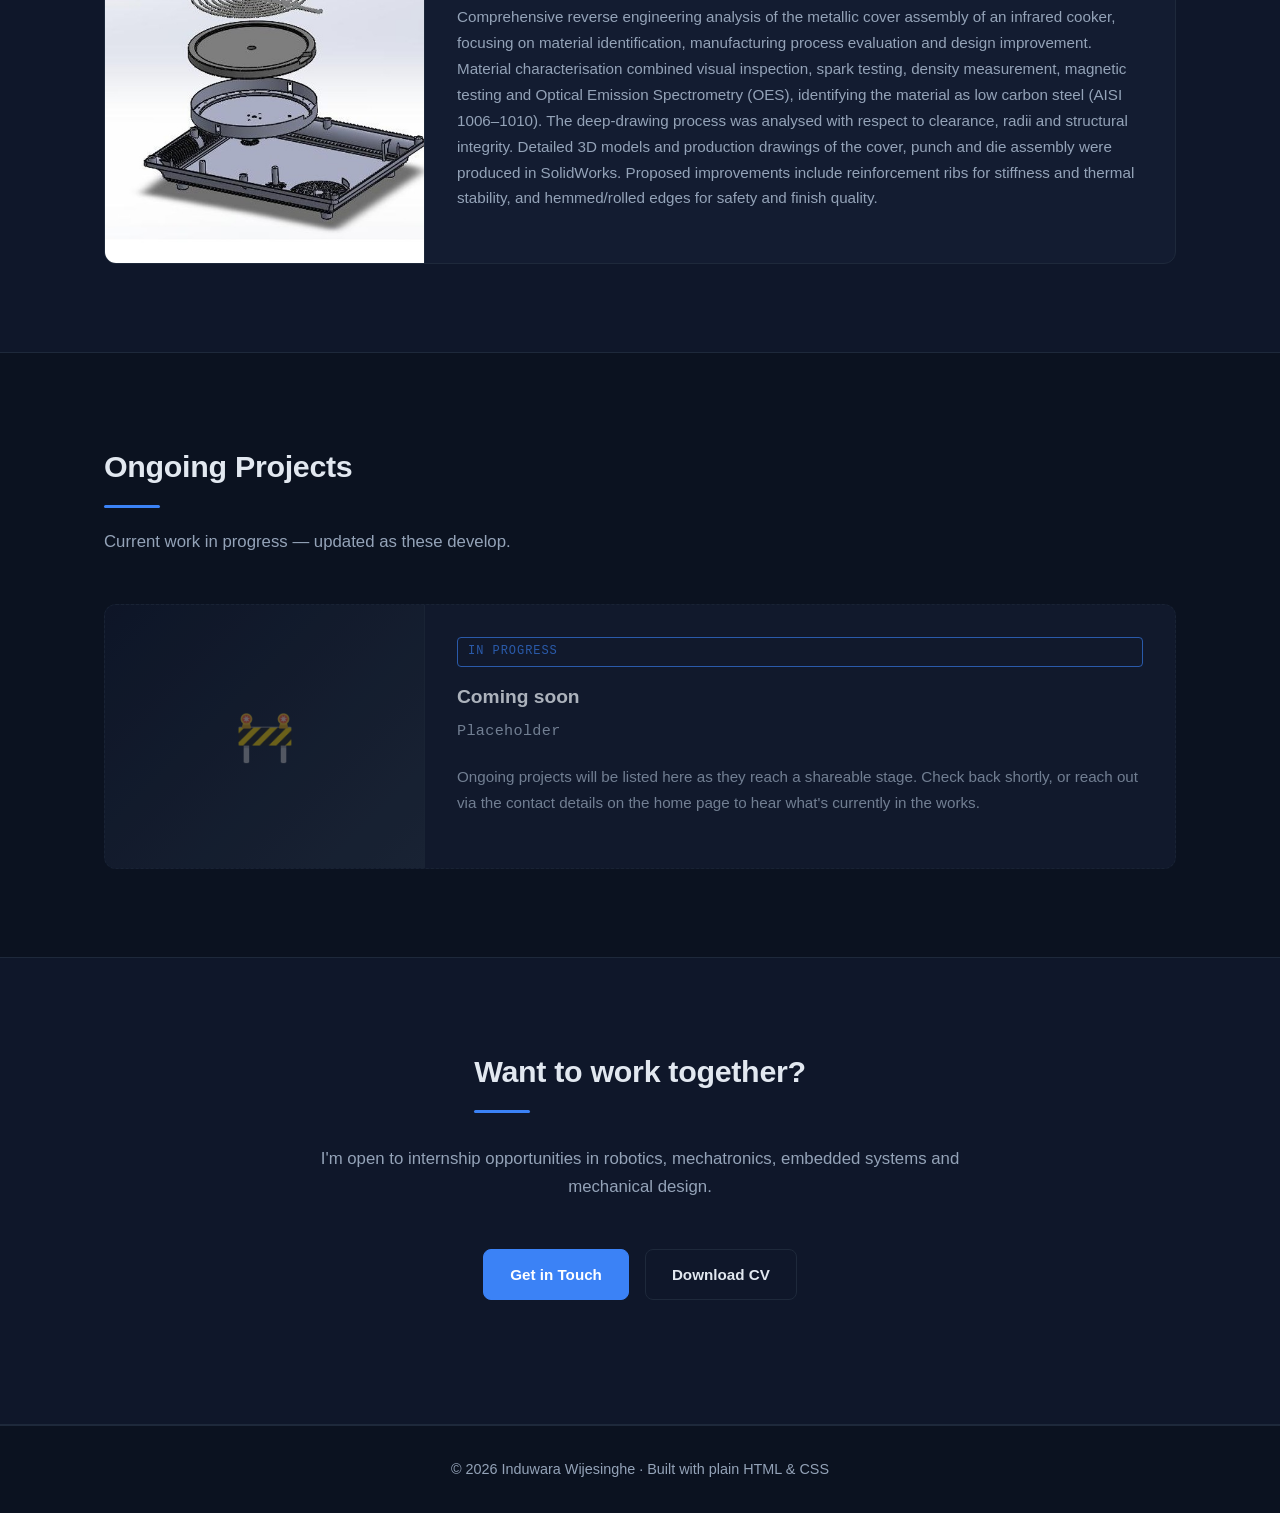
==== commit 321b8940: "Remove project thumbnail from Project 2 Removed project thumbnail icon from Project 2." ====
--- a/projects.html
+++ b/projects.html
@@ -71,9 +71,6 @@
 
                 <!-- ============= PROJECT 2 ============= -->
                 <article class="project-list-item">
-                    <div class="project-thumb project-thumb--icon">
-                        <span class="project-thumb-fallback">🚲</span>
-                    </div>
                     <div class="project-body">
                         <span class="project-tag">Embedded · IoT · Signal Processing</span>
                         <h3>Smart Bicycle Instrumentation System</h3>
--- a/style.css
+++ b/style.css
@@ -631,3 +631,16 @@
         padding: 26px;
     }
 }
+
+/* Icon-only thumbnails (no photo yet) */
+.project-thumb--icon {
+    background: linear-gradient(135deg, var(--bg-alt) 0%, var(--border) 100%);
+    display: flex;
+    align-items: center;
+    justify-content: center;
+}
+
+.project-thumb--icon .project-thumb-fallback {
+    font-size: 4rem;
+    opacity: 0.9;
+}
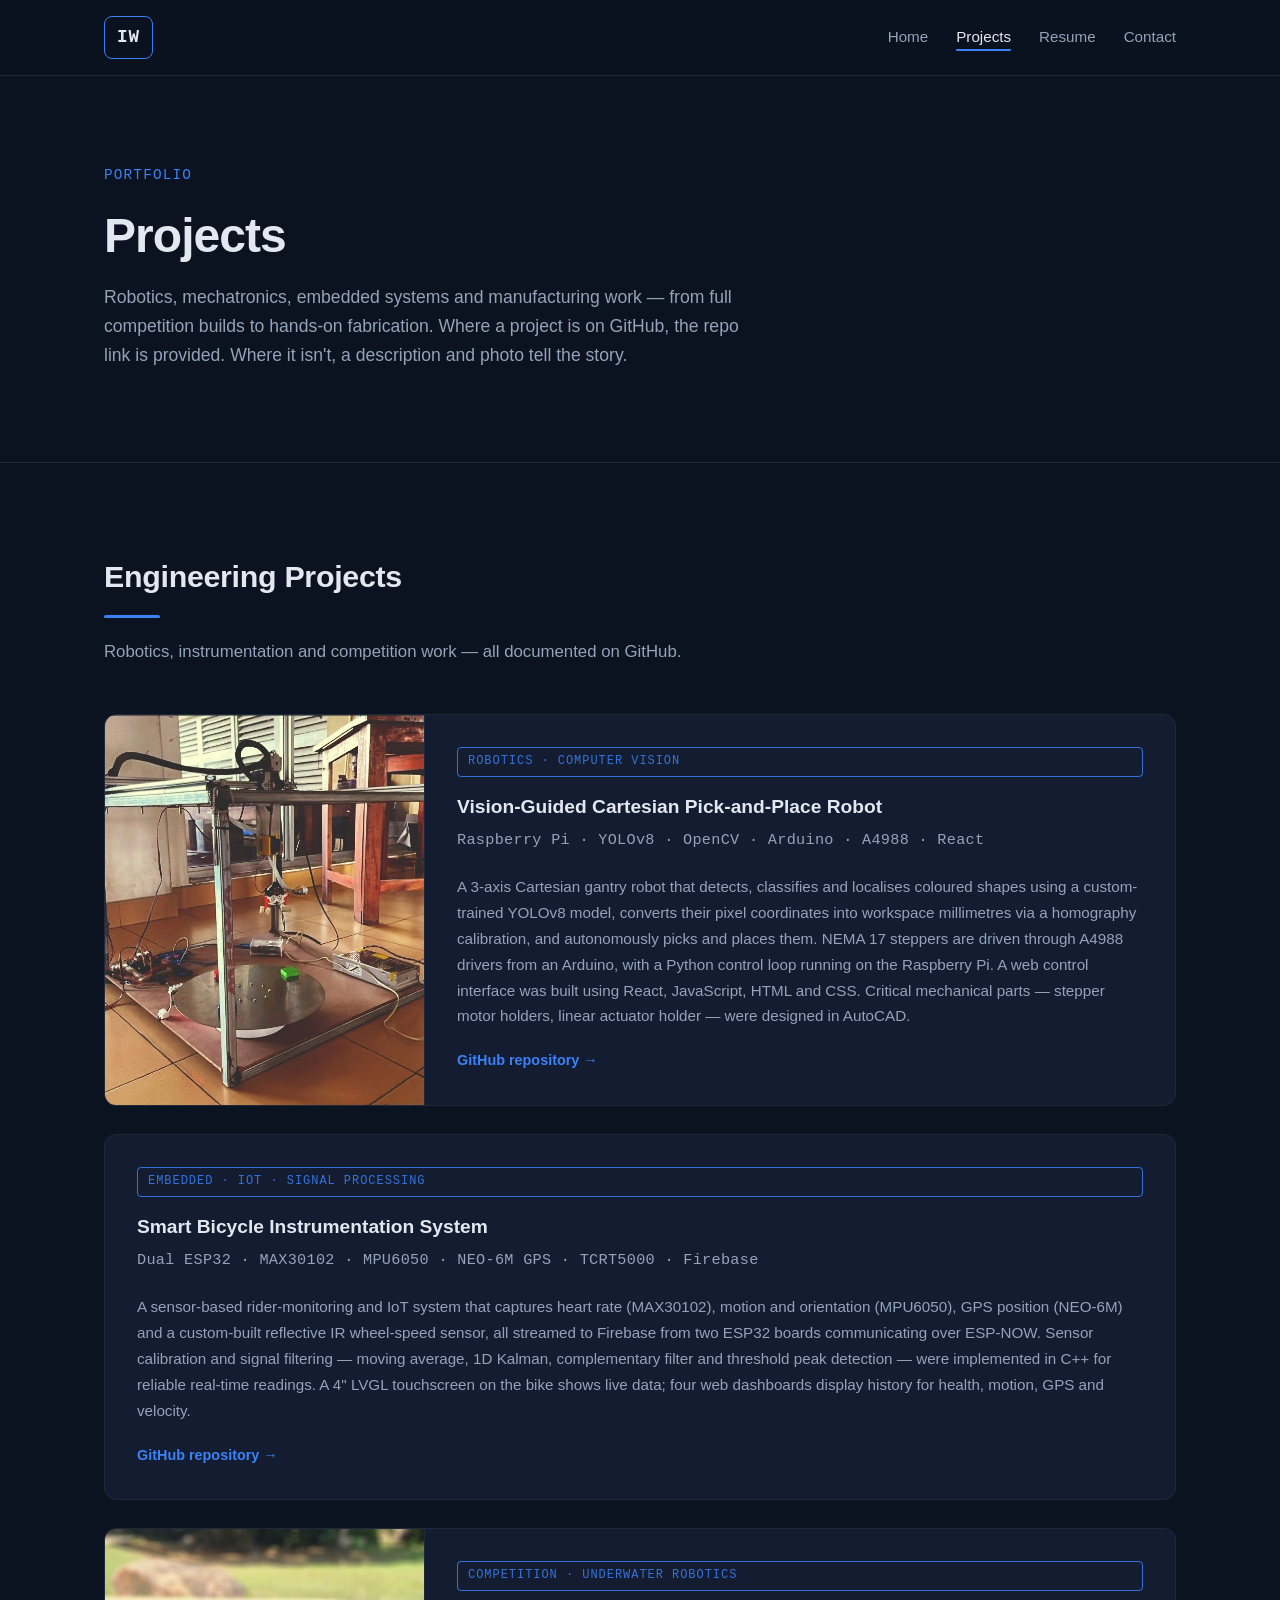
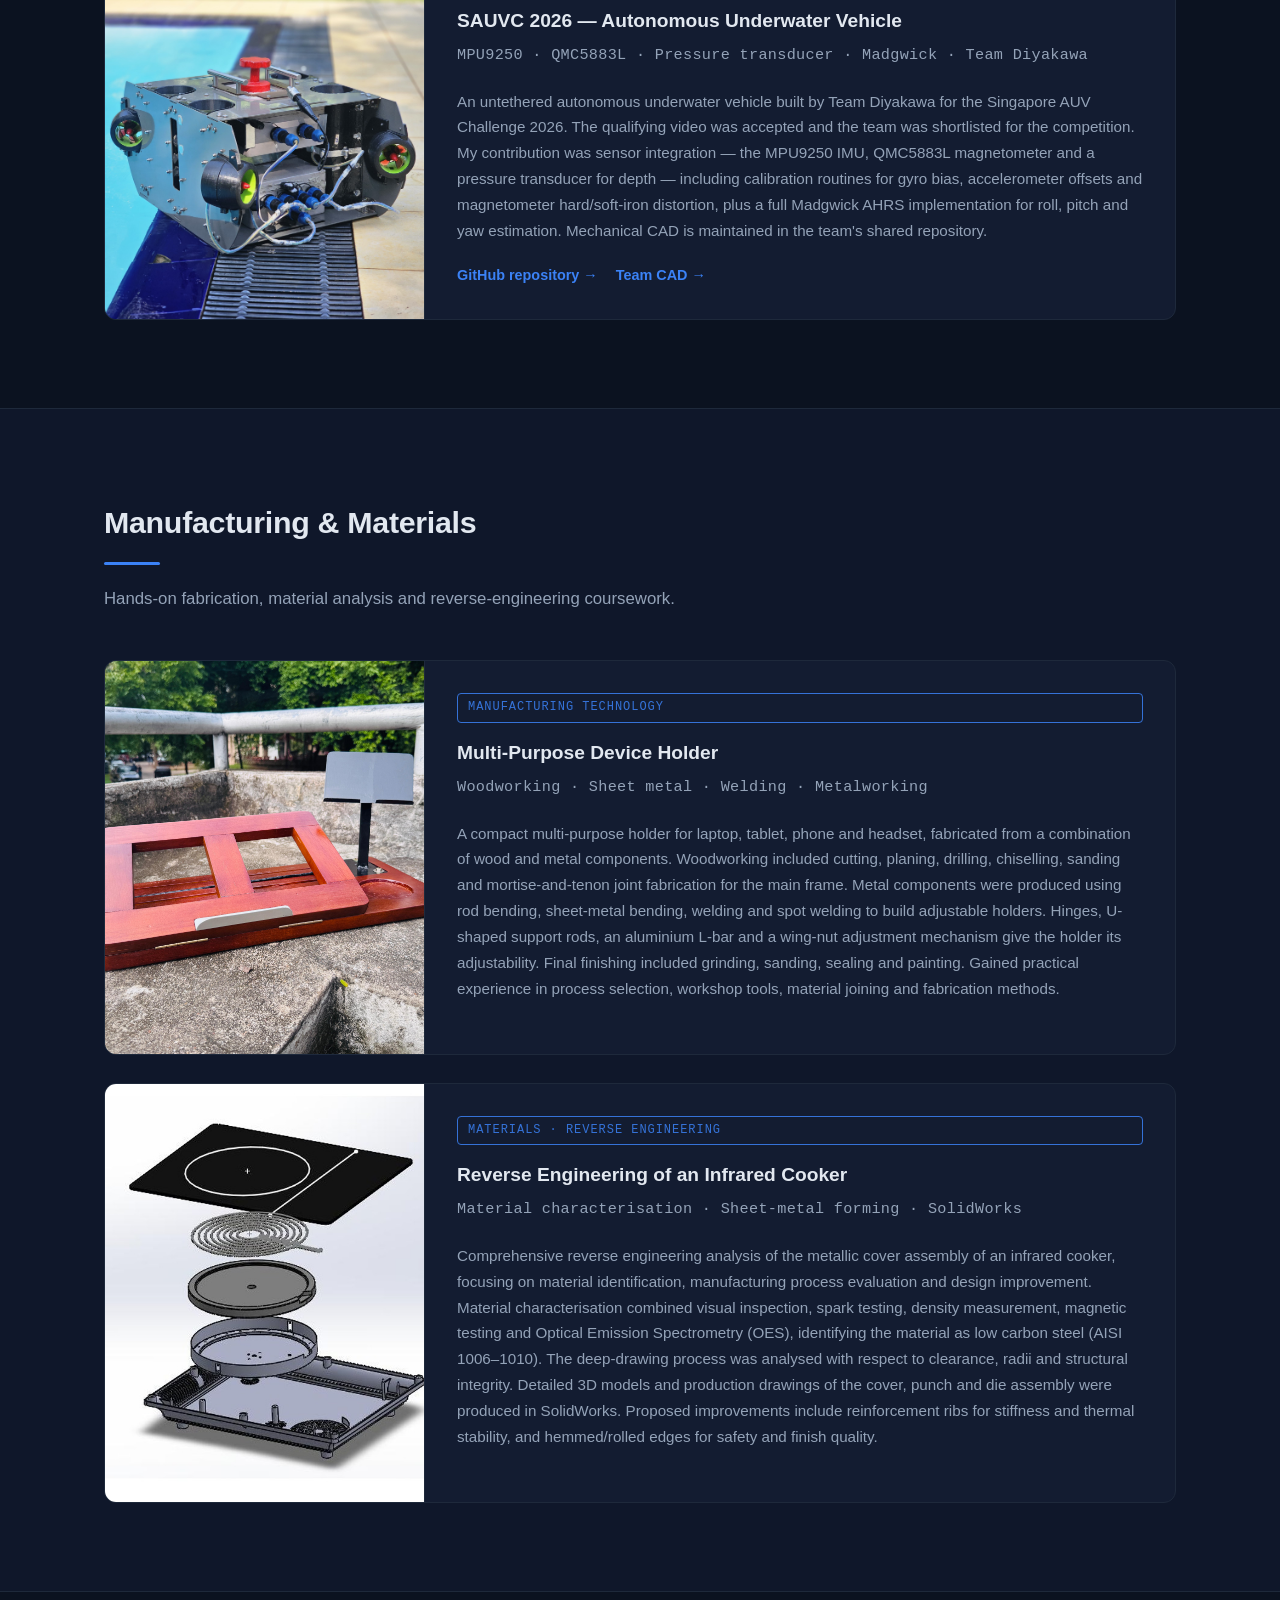
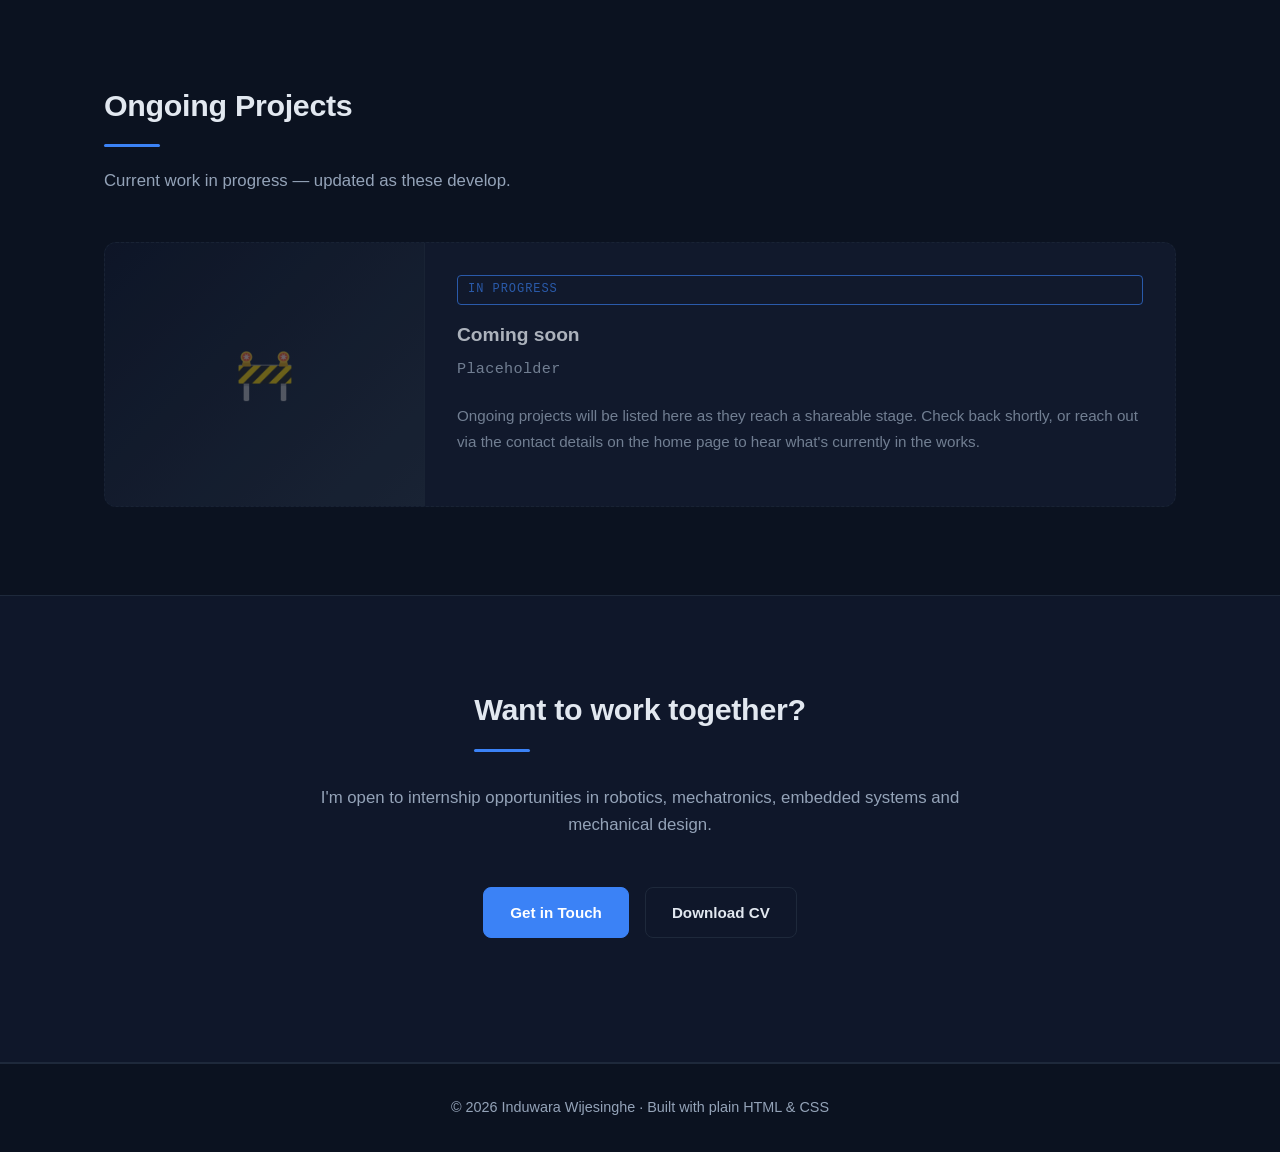
==== commit 61848e82: "Add class modifier to project list item" ====
--- a/projects.html
+++ b/projects.html
@@ -70,7 +70,7 @@
                 </article>
 
                 <!-- ============= PROJECT 2 ============= -->
-                <article class="project-list-item">
+                <article class="project-list-item project-list-item--no-thumb">
                     <div class="project-body">
                         <span class="project-tag">Embedded · IoT · Signal Processing</span>
                         <h3>Smart Bicycle Instrumentation System</h3>
--- a/style.css
+++ b/style.css
@@ -632,15 +632,14 @@
     }
 }
 
-/* Icon-only thumbnails (no photo yet) */
-.project-thumb--icon {
-    background: linear-gradient(135deg, var(--bg-alt) 0%, var(--border) 100%);
-    display: flex;
-    align-items: center;
-    justify-content: center;
-}
-
-.project-thumb--icon .project-thumb-fallback {
-    font-size: 4rem;
-    opacity: 0.9;
-}
+/* Project cards without a thumbnail — full-width body */
+.project-card--no-thumb .project-body,
+.project-list-item--no-thumb .project-body {
+    padding: 32px;
+    grid-column: 1 / -1;
+}
+
+.project-list-item--no-thumb {
+    grid-template-columns: 1fr;
+}
+
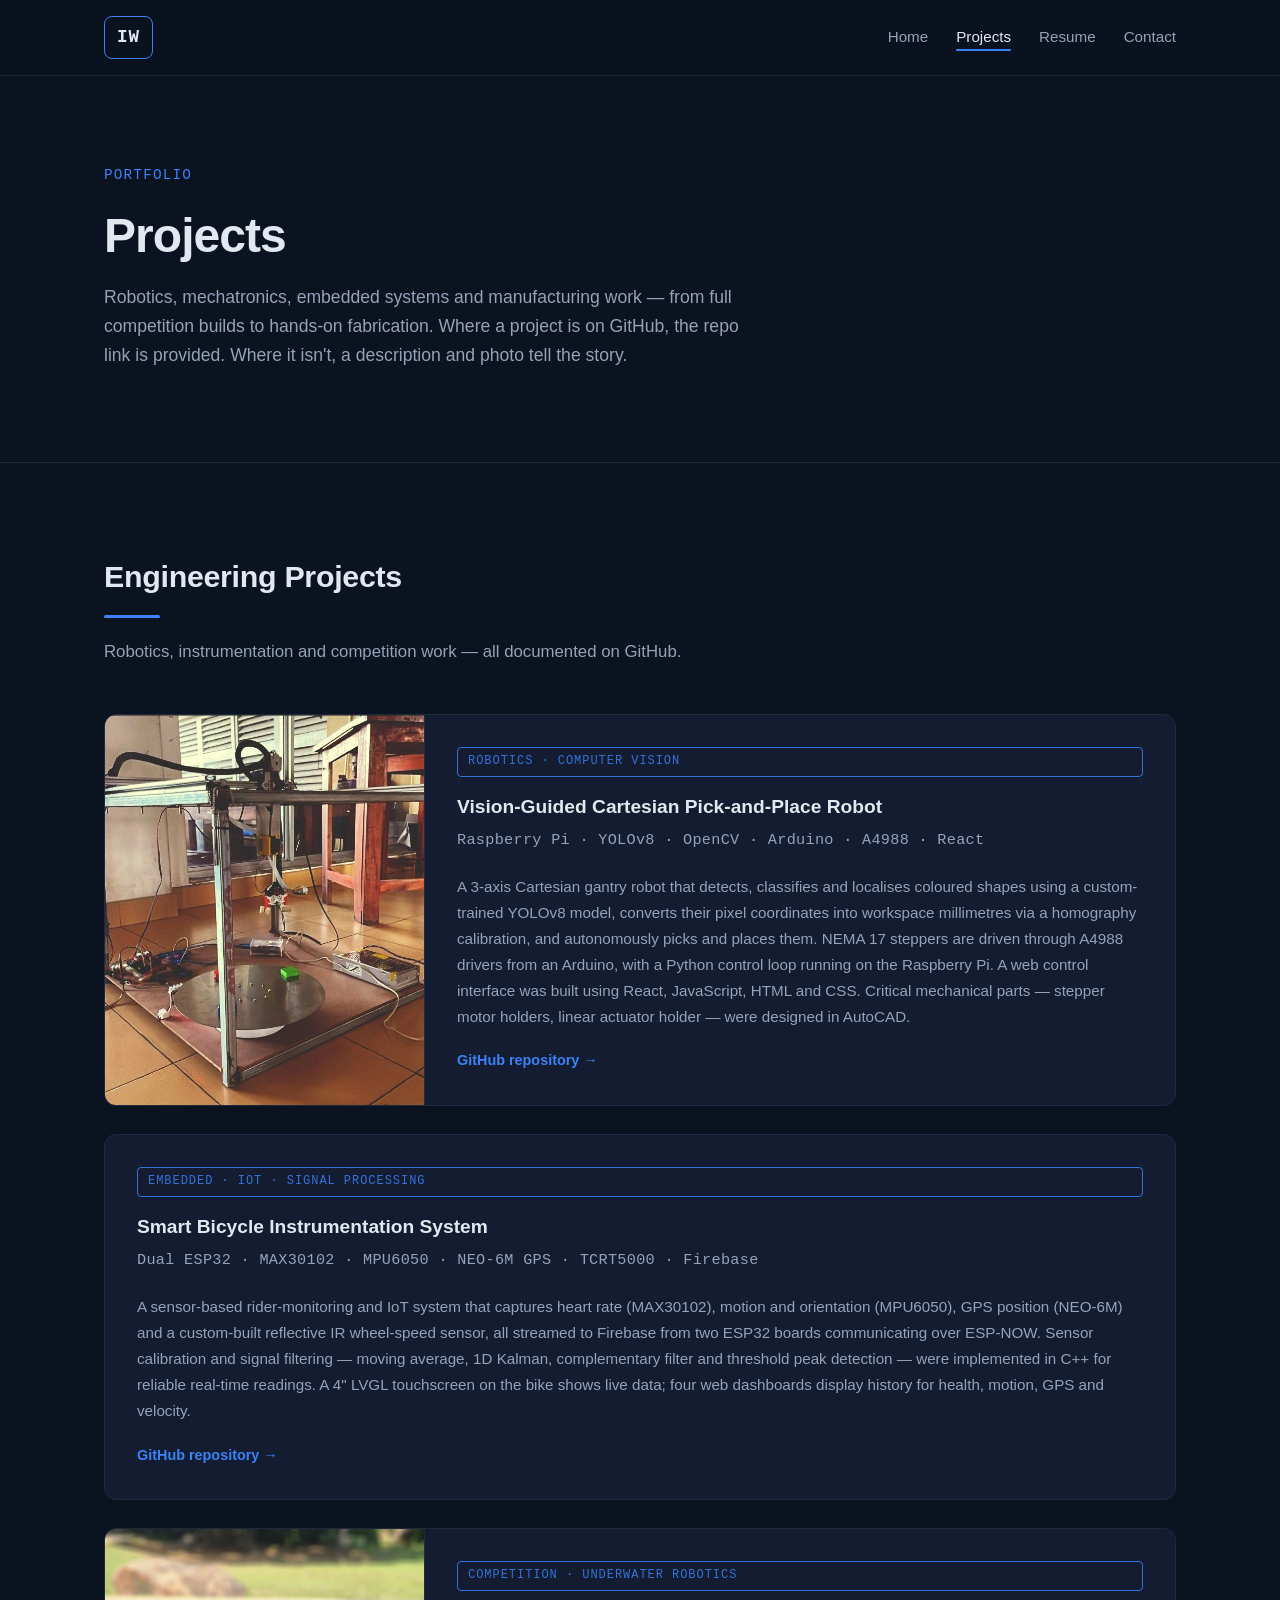
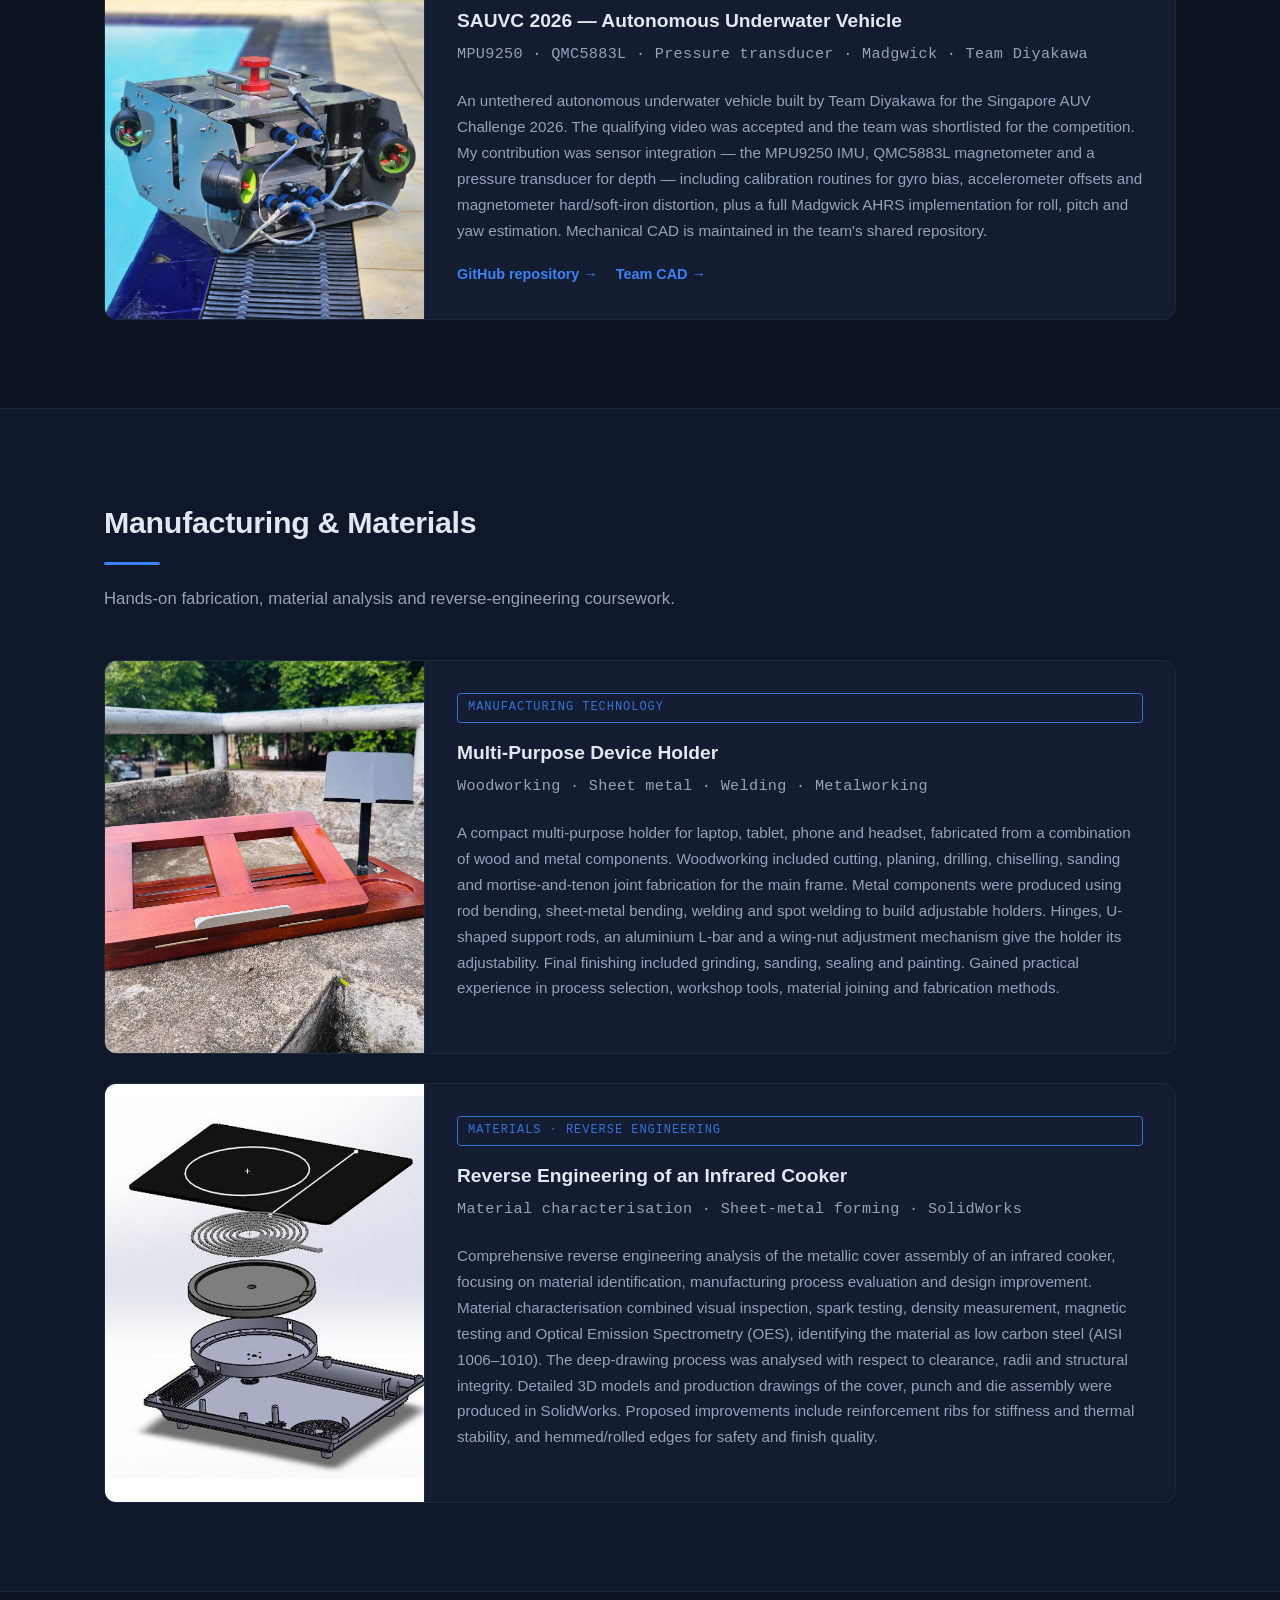
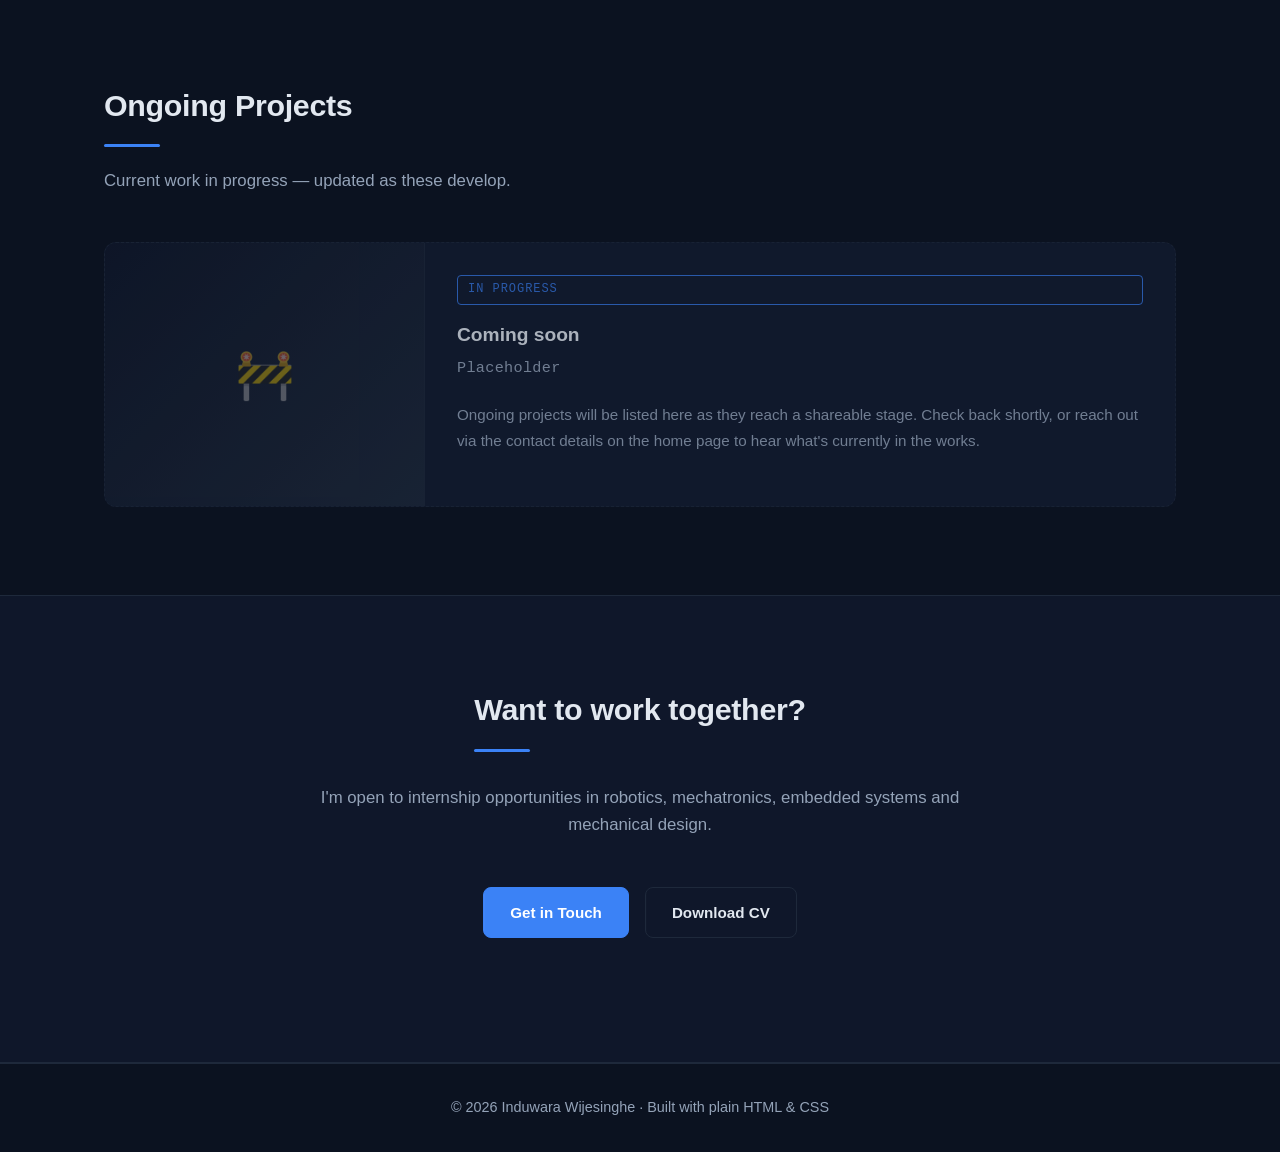
==== commit 76f90914: "Add script.js to projects.html" ====
--- a/projects.html
+++ b/projects.html
@@ -232,5 +232,7 @@
         </div>
     </footer>
 
+    <script src="script.js"></script>
+
 </body>
 </html>
--- a/style.css
+++ b/style.css
@@ -643,3 +643,155 @@
     grid-template-columns: 1fr;
 }
 
+
+/* =========================================================
+   ANIMATIONS
+   ========================================================= */
+
+/* ---------- 1. Hero entrance ---------- */
+@keyframes heroFadeUp {
+    from {
+        opacity: 0;
+        transform: translateY(24px);
+    }
+    to {
+        opacity: 1;
+        transform: translateY(0);
+    }
+}
+
+.hero-text > * {
+    opacity: 0;
+    animation: heroFadeUp 0.7s ease-out forwards;
+}
+
+.hero-text .hero-eyebrow { animation-delay: 0.05s; }
+.hero-text h1            { animation-delay: 0.15s; }
+.hero-text .hero-tagline { animation-delay: 0.30s; }
+.hero-text .hero-actions { animation-delay: 0.45s; }
+.hero-text .hero-meta    { animation-delay: 0.60s; }
+
+.hero-photo {
+    opacity: 0;
+    animation: heroFadeUp 0.9s ease-out 0.25s forwards;
+}
+
+/* ---------- 2. Scroll reveal ---------- */
+.reveal {
+    opacity: 0;
+    transform: translateY(32px);
+    transition: opacity 0.8s cubic-bezier(0.22, 1, 0.36, 1),
+                transform 0.8s cubic-bezier(0.22, 1, 0.36, 1);
+    will-change: opacity, transform;
+}
+
+.reveal.visible {
+    opacity: 1;
+    transform: translateY(0);
+}
+
+/* Stagger children inside a revealed grid */
+.reveal-stagger > * {
+    opacity: 0;
+    transform: translateY(24px);
+    transition: opacity 0.7s cubic-bezier(0.22, 1, 0.36, 1),
+                transform 0.7s cubic-bezier(0.22, 1, 0.36, 1);
+}
+
+.reveal-stagger.visible > * {
+    opacity: 1;
+    transform: translateY(0);
+}
+
+.reveal-stagger.visible > *:nth-child(1) { transition-delay: 0.05s; }
+.reveal-stagger.visible > *:nth-child(2) { transition-delay: 0.15s; }
+.reveal-stagger.visible > *:nth-child(3) { transition-delay: 0.25s; }
+.reveal-stagger.visible > *:nth-child(4) { transition-delay: 0.35s; }
+.reveal-stagger.visible > *:nth-child(5) { transition-delay: 0.45s; }
+.reveal-stagger.visible > *:nth-child(6) { transition-delay: 0.55s; }
+
+/* ---------- 3. Nav brand glow on hover ---------- */
+.nav-brand {
+    transition: all 0.3s ease;
+}
+
+.nav-brand:hover {
+    background: var(--accent);
+    color: white;
+    box-shadow: 0 0 20px rgba(59, 130, 246, 0.5);
+    transform: translateY(-1px);
+}
+
+/* ---------- 4. Photo placeholder breathing ---------- */
+@keyframes photoPulse {
+    0%, 100% {
+        box-shadow: 0 0 0 0 rgba(59, 130, 246, 0.4);
+    }
+    50% {
+        box-shadow: 0 0 0 20px rgba(59, 130, 246, 0);
+    }
+}
+
+.photo-placeholder {
+    animation: photoPulse 3s ease-in-out infinite;
+}
+
+/* ---------- 5. Button micro-interactions ---------- */
+.btn {
+    position: relative;
+    overflow: hidden;
+}
+
+.btn::after {
+    content: '';
+    position: absolute;
+    inset: 0;
+    background: rgba(255, 255, 255, 0.1);
+    transform: translateX(-100%);
+    transition: transform 0.4s ease;
+}
+
+.btn:hover::after {
+    transform: translateX(0);
+}
+
+/* ---------- 6. Card hover lift ---------- */
+.project-card,
+.project-list-item,
+.skill-card,
+.achievement,
+.contact-card {
+    will-change: transform;
+}
+
+/* ---------- 7. Section title underline animate in ---------- */
+@keyframes underlineGrow {
+    from {
+        width: 0;
+    }
+    to {
+        width: 56px;
+    }
+}
+
+.reveal .section-title::after,
+.reveal.visible .section-title::after {
+    animation: underlineGrow 0.8s ease-out 0.2s forwards;
+}
+
+/* ---------- 8. Reduced motion respect ---------- */
+@media (prefers-reduced-motion: reduce) {
+    *,
+    *::before,
+    *::after {
+        animation-duration: 0.01ms !important;
+        animation-iteration-count: 1 !important;
+        transition-duration: 0.01ms !important;
+    }
+    .reveal,
+    .reveal-stagger > * {
+        opacity: 1;
+        transform: none;
+    }
+}
+
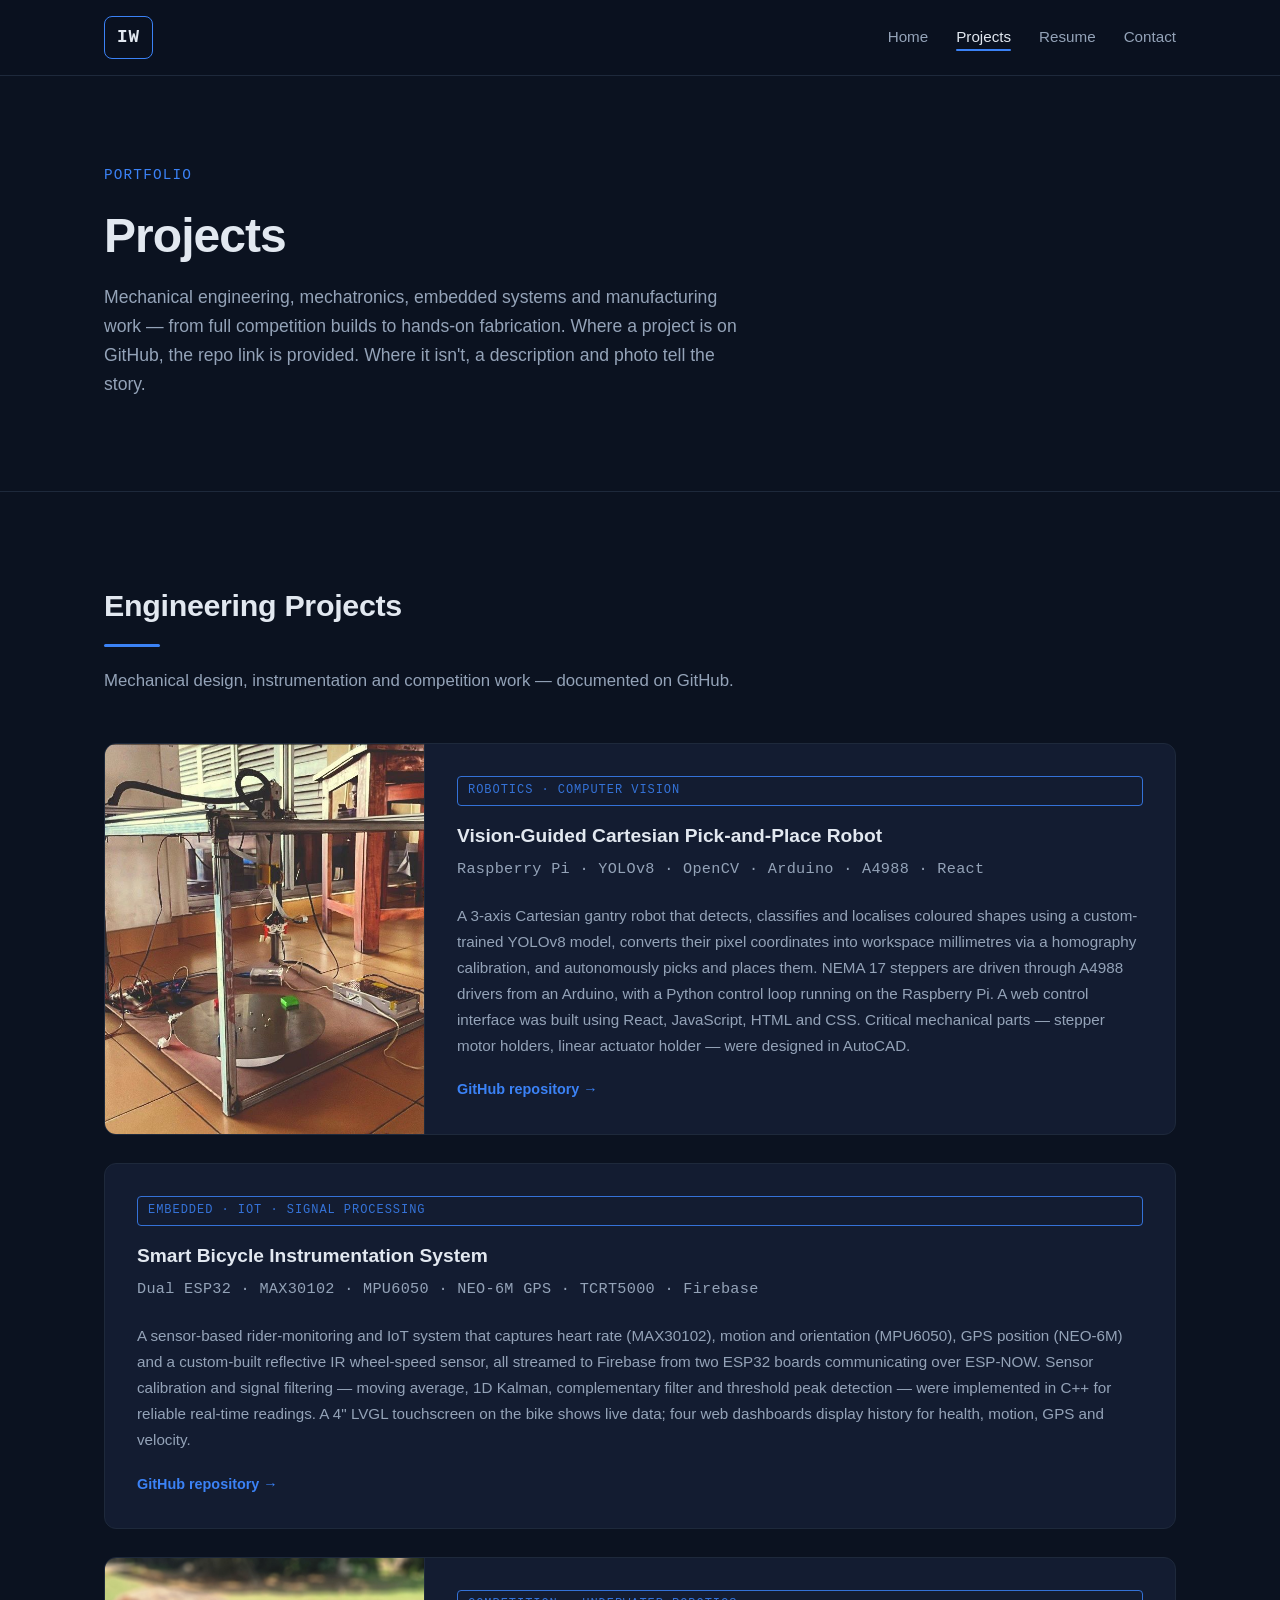
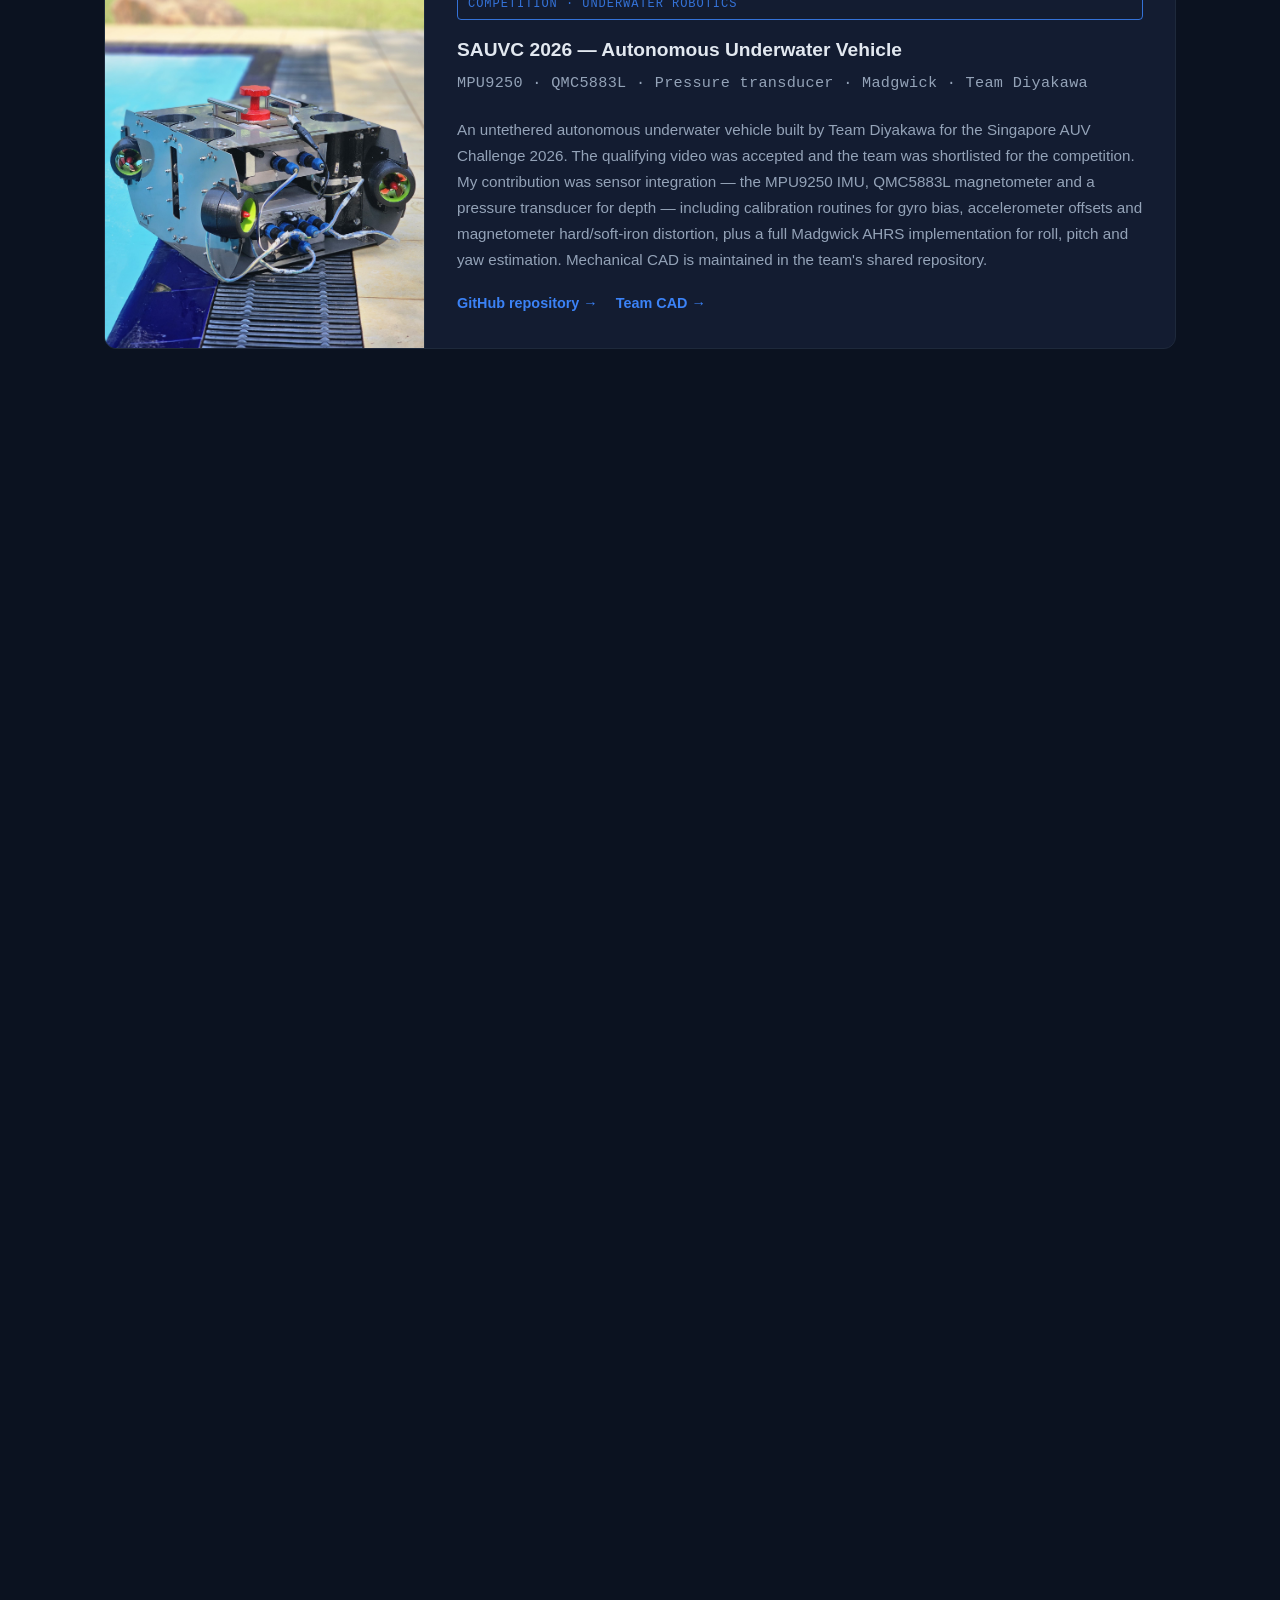
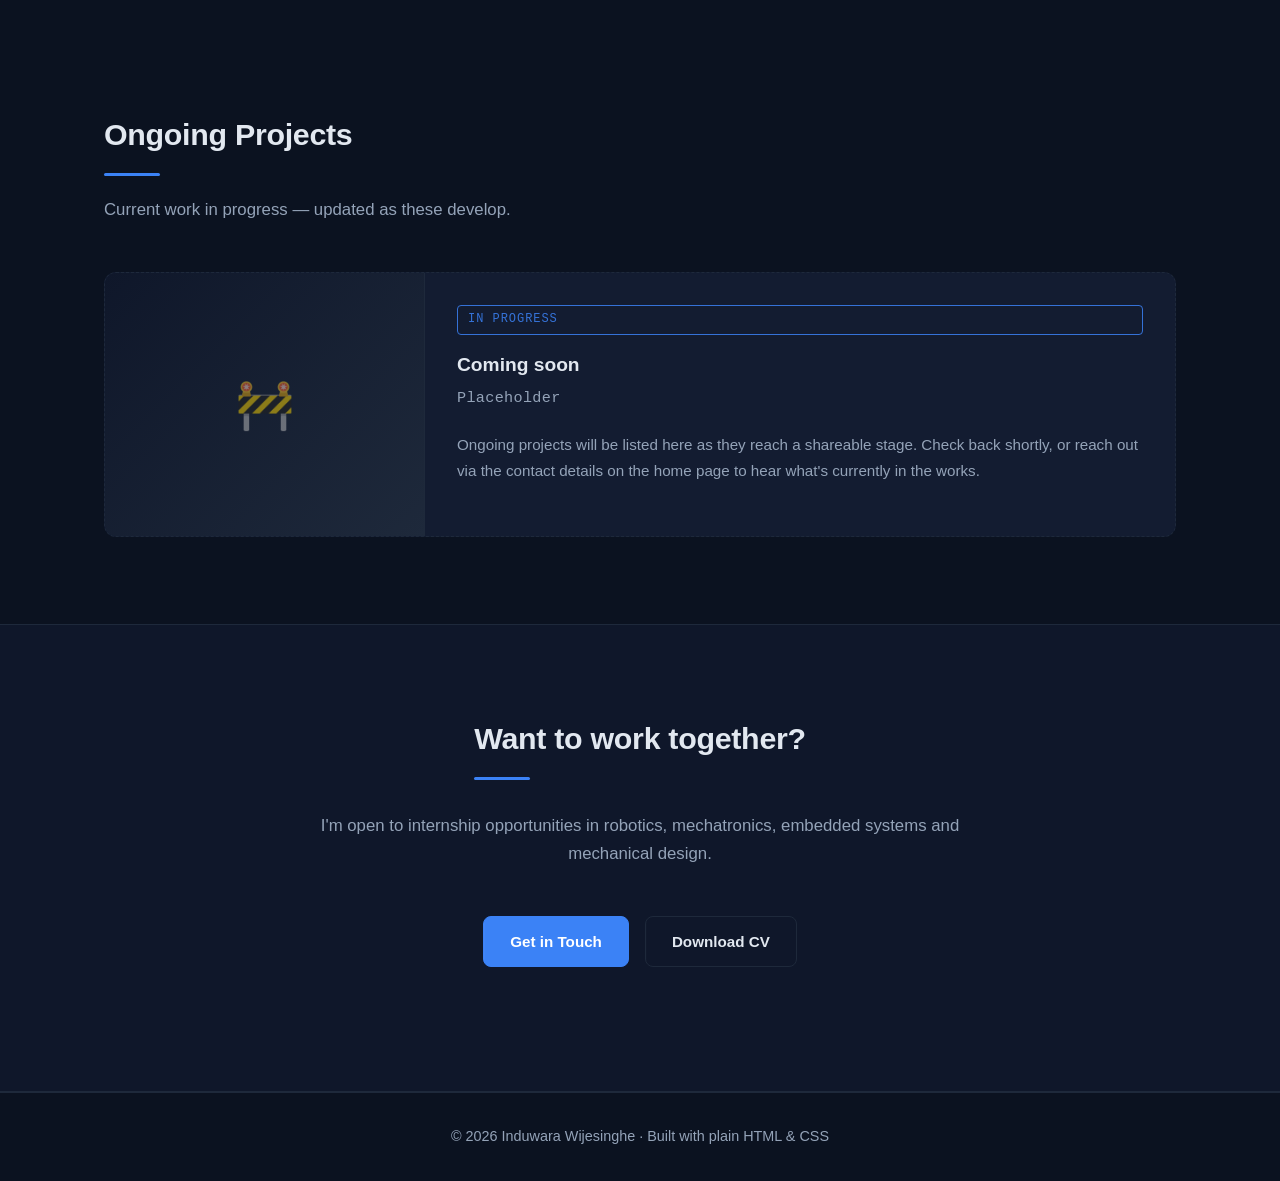
==== commit 371a9ace: "Revise project descriptions for clarity and accuracy Updated text to replace 'Robotics' with 'Mechan" ====
--- a/projects.html
+++ b/projects.html
@@ -23,25 +23,26 @@
     </nav>
 
     <!-- ============ HEADER ============ -->
-    <header class="page-header">
+    <header class="page-header reveal">
         <div class="container">
             <p class="hero-eyebrow">Portfolio</p>
             <h1>Projects</h1>
             <p class="hero-tagline">
-                Robotics, mechatronics, embedded systems and manufacturing work — from full
-                competition builds to hands-on fabrication. Where a project is on GitHub, the
-                repo link is provided. Where it isn't, a description and photo tell the story.
+                Mechanical engineering, mechatronics, embedded systems and manufacturing work —
+                from full competition builds to hands-on fabrication. Where a project is on
+                GitHub, the repo link is provided. Where it isn't, a description and photo tell
+                the story.
             </p>
         </div>
     </header>
 
     <!-- ============ FEATURED (on GitHub) ============ -->
-    <section class="section">
+    <section class="section reveal">
         <div class="container">
             <h2 class="section-title">Engineering Projects</h2>
-            <p class="section-lede">Robotics, instrumentation and competition work — all documented on GitHub.</p>
-
-            <div class="project-list">
+            <p class="section-lede">Mechanical design, instrumentation and competition work — documented on GitHub.</p>
+
+            <div class="project-list reveal-stagger">
 
                 <!-- ============= PROJECT 1 ============= -->
                 <article class="project-list-item">
@@ -123,12 +124,12 @@
     </section>
 
     <!-- ============ MANUFACTURING ============ -->
-    <section class="section section-alt">
+    <section class="section section-alt reveal">
         <div class="container">
             <h2 class="section-title">Manufacturing &amp; Materials</h2>
             <p class="section-lede">Hands-on fabrication, material analysis and reverse-engineering coursework.</p>
 
-            <div class="project-list">
+            <div class="project-list reveal-stagger">
 
                 <article class="project-list-item">
                     <div class="project-thumb">
@@ -184,12 +185,12 @@
     </section>
 
     <!-- ============ ONGOING (placeholder) ============ -->
-    <section class="section">
+    <section class="section reveal">
         <div class="container">
             <h2 class="section-title">Ongoing Projects</h2>
             <p class="section-lede">Current work in progress — updated as these develop.</p>
 
-            <div class="project-list">
+            <div class="project-list reveal-stagger">
 
                 <article class="project-list-item project-list-item--placeholder">
                     <div class="project-thumb">
@@ -212,7 +213,7 @@
     </section>
 
     <!-- ============ CTA ============ -->
-    <section class="section section-alt">
+    <section class="section section-alt reveal">
         <div class="container" style="text-align: center;">
             <h2 class="section-title" style="display: inline-block;">Want to work together?</h2>
             <p class="section-lede" style="margin-left: auto; margin-right: auto;">
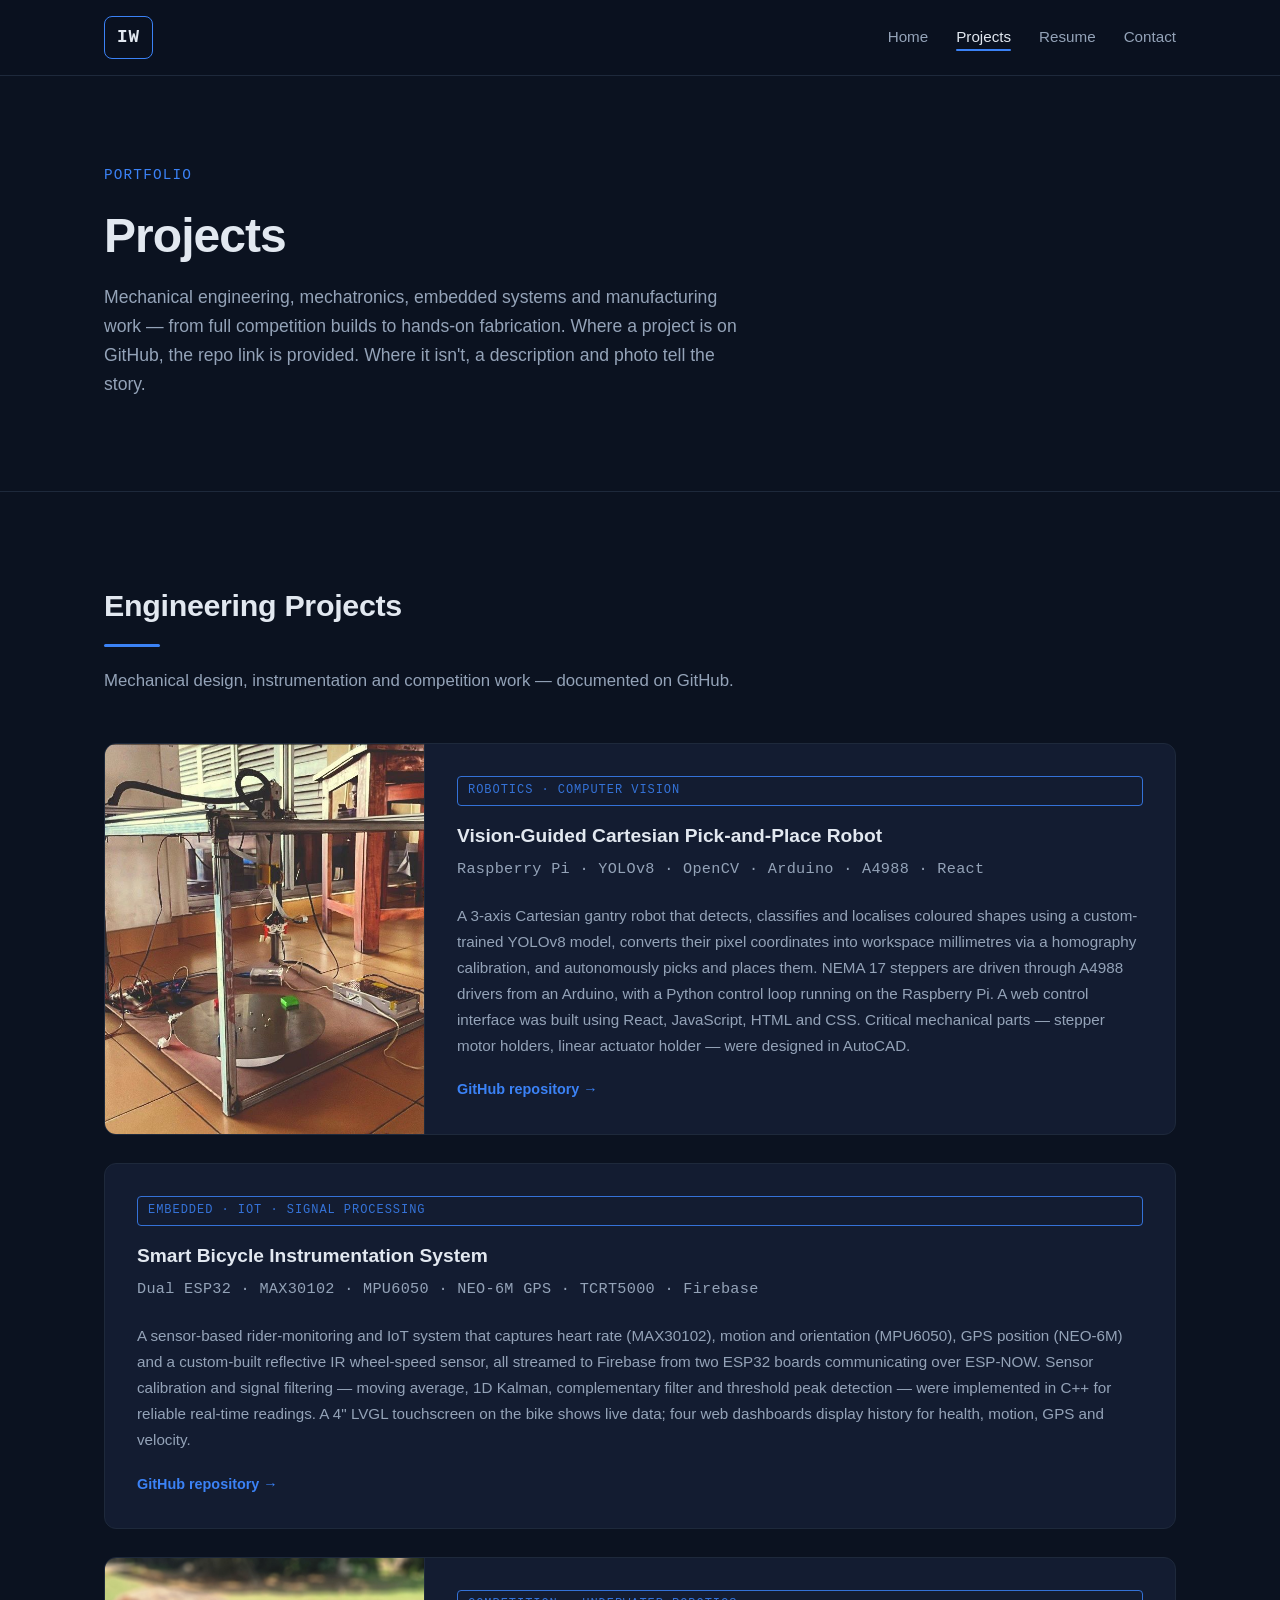
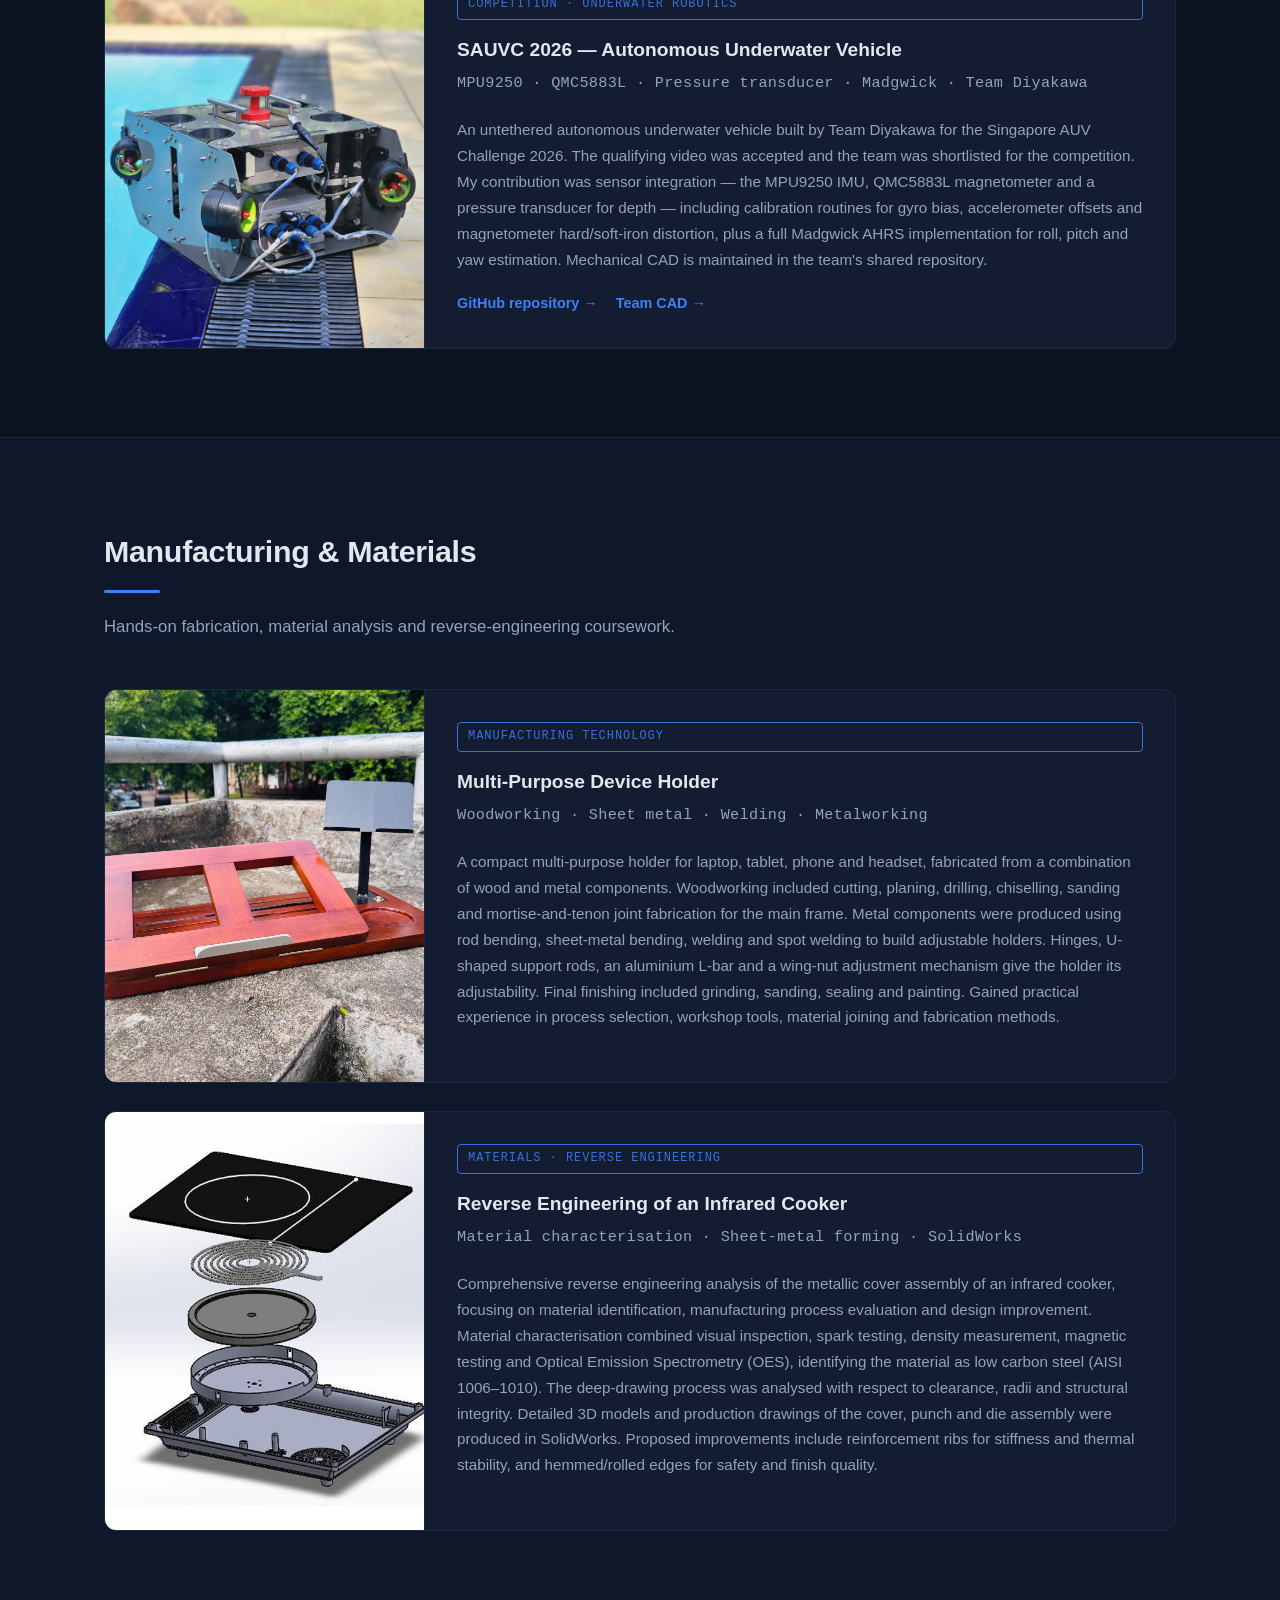
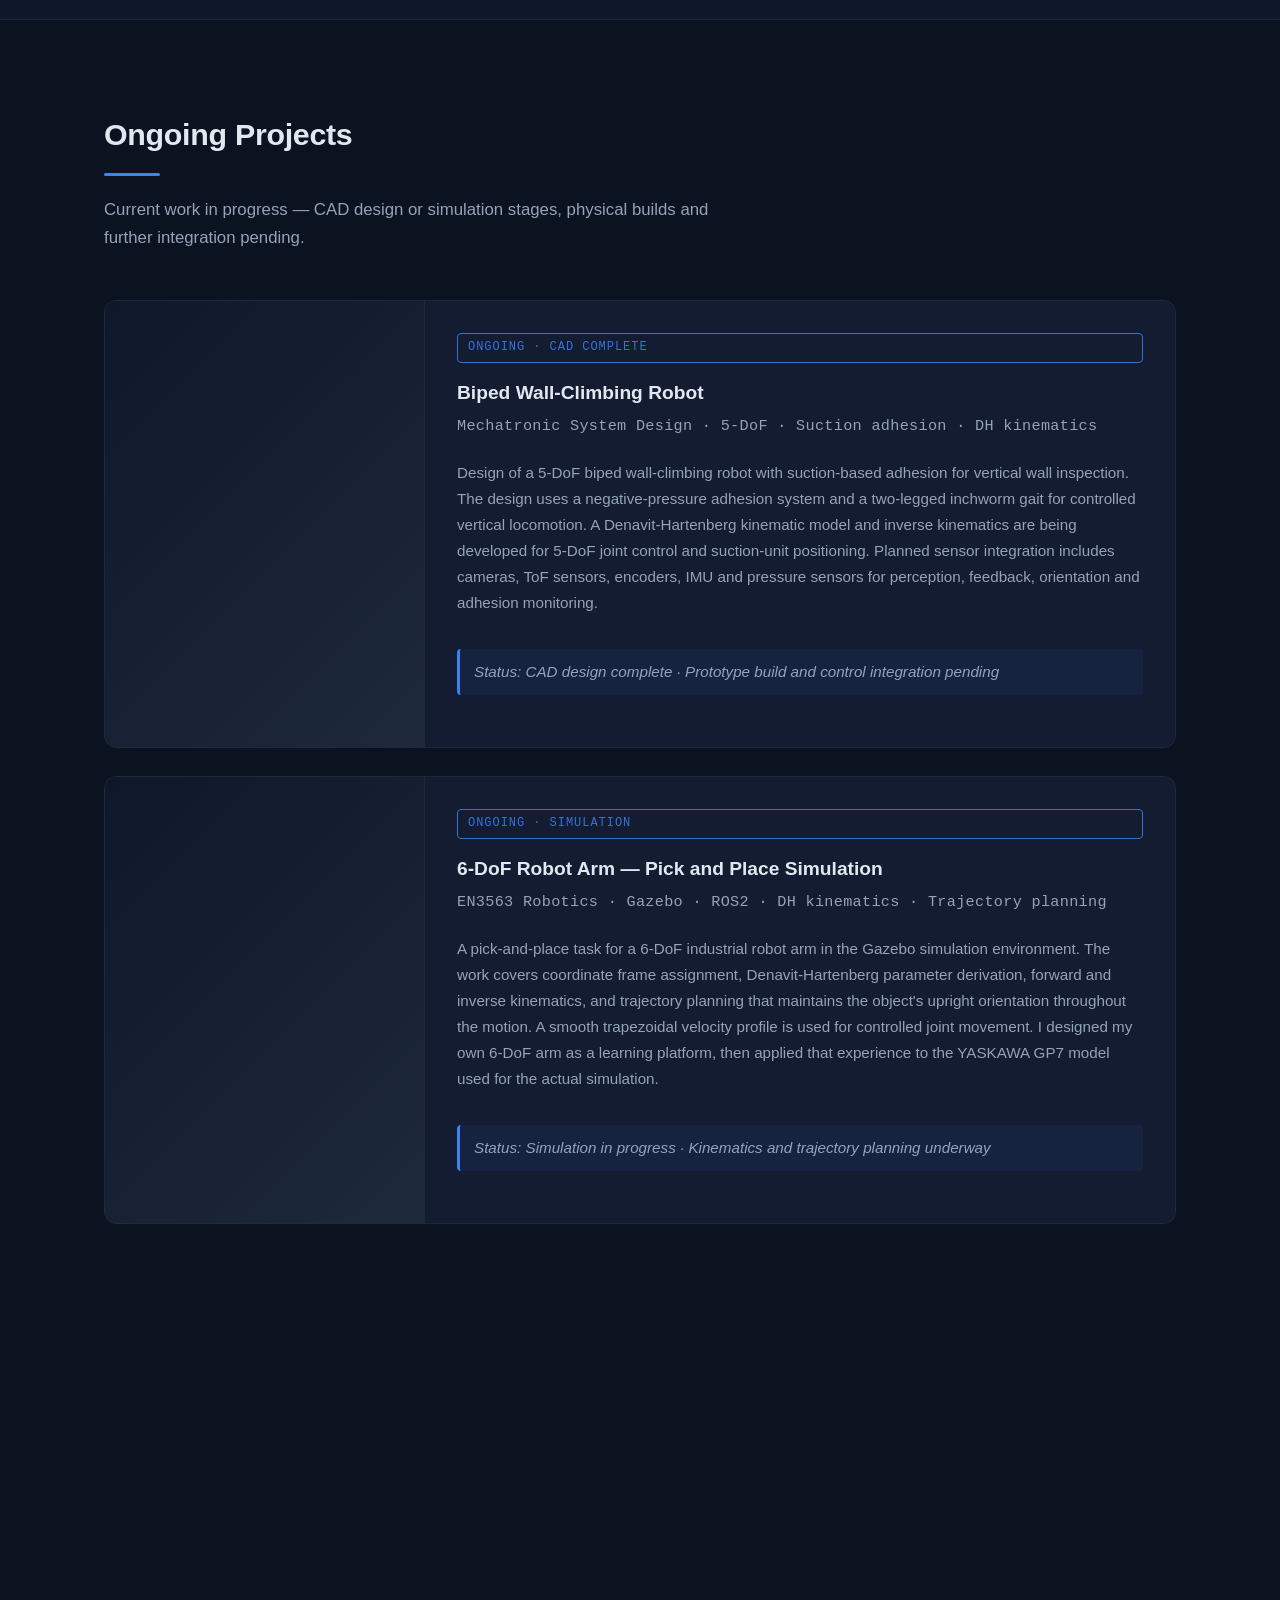
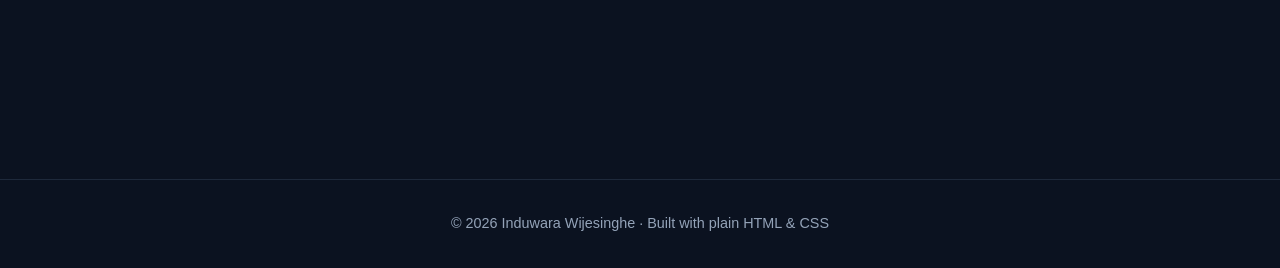
==== commit 8712ffed: "Revise ongoing projects details and statuses Updated ongoing projects section with detailed descript" ====
--- a/projects.html
+++ b/projects.html
@@ -184,34 +184,67 @@
         </div>
     </section>
 
-    <!-- ============ ONGOING (placeholder) ============ -->
+       <!-- ============ ONGOING PROJECTS ============ -->
     <section class="section reveal">
         <div class="container">
             <h2 class="section-title">Ongoing Projects</h2>
-            <p class="section-lede">Current work in progress — updated as these develop.</p>
+            <p class="section-lede">Current work in progress — CAD design or simulation stages, physical builds and further integration pending.</p>
 
             <div class="project-list reveal-stagger">
 
-                <article class="project-list-item project-list-item--placeholder">
-                    <div class="project-thumb">
-                        <span class="project-thumb-fallback">🚧</span>
-                    </div>
-                    <div class="project-body">
-                        <span class="project-tag">In progress</span>
-                        <h3>Coming soon</h3>
-                        <p class="project-sub">Placeholder</p>
-                        <p>
-                            Ongoing projects will be listed here as they reach a shareable stage.
-                            Check back shortly, or reach out via the contact details on the home page
-                            to hear what's currently in the works.
-                        </p>
-                    </div>
-                </article>
-
-            </div>
-        </div>
-    </section>
-
+                <article class="project-list-item">
+                    <div class="project-thumb">
+                        <img src="images/climber-cad.jpg" alt="Biped wall-climbing robot CAD" onerror="this.style.display='none'">
+                        <span class="project-thumb-fallback">🧗</span>
+                    </div>
+                    <div class="project-body">
+                        <span class="project-tag">Ongoing · CAD Complete</span>
+                        <h3>Biped Wall-Climbing Robot</h3>
+                        <p class="project-sub">Mechatronic System Design · 5-DoF · Suction adhesion · DH kinematics</p>
+                        <p>
+                            Design of a 5-DoF biped wall-climbing robot with suction-based adhesion
+                            for vertical wall inspection. The design uses a negative-pressure
+                            adhesion system and a two-legged inchworm gait for controlled vertical
+                            locomotion. A Denavit-Hartenberg kinematic model and inverse kinematics
+                            are being developed for 5-DoF joint control and suction-unit positioning.
+                            Planned sensor integration includes cameras, ToF sensors, encoders, IMU
+                            and pressure sensors for perception, feedback, orientation and adhesion
+                            monitoring.
+                        </p>
+                        <p class="project-status-note">
+                            Status: CAD design complete · Prototype build and control integration pending
+                        </p>
+                    </div>
+                </article>
+
+                <article class="project-list-item">
+                    <div class="project-thumb">
+                        <img src="images/arm-cad.jpg" alt="6-DoF robot arm simulation CAD" onerror="this.style.display='none'">
+                        <span class="project-thumb-fallback">🦾</span>
+                    </div>
+                    <div class="project-body">
+                        <span class="project-tag">Ongoing · Simulation</span>
+                        <h3>6-DoF Robot Arm — Pick and Place Simulation</h3>
+                        <p class="project-sub">EN3563 Robotics · Gazebo · ROS2 · DH kinematics · Trajectory planning</p>
+                        <p>
+                            A pick-and-place task for a 6-DoF industrial robot arm in the Gazebo
+                            simulation environment. The work covers coordinate frame assignment,
+                            Denavit-Hartenberg parameter derivation, forward and inverse kinematics,
+                            and trajectory planning that maintains the object's upright orientation
+                            throughout the motion. A smooth trapezoidal velocity profile is used for
+                            controlled joint movement. I designed my own 6-DoF arm as a learning
+                            platform, then applied that experience to the YASKAWA GP7 model used for
+                            the actual simulation.
+                        </p>
+                        <p class="project-status-note">
+                            Status: Simulation in progress · Kinematics and trajectory planning underway
+                        </p>
+                    </div>
+                </article>
+
+            </div>
+        </div>
+    </section>
     <!-- ============ CTA ============ -->
     <section class="section section-alt reveal">
         <div class="container" style="text-align: center;">
--- a/style.css
+++ b/style.css
@@ -795,3 +795,13 @@
     }
 }
 
+.project-status-note {
+    margin-top: 14px;
+    padding: 10px 14px;
+    background: rgba(59, 130, 246, 0.08);
+    border-left: 3px solid var(--accent);
+    border-radius: 4px;
+    color: var(--text-muted);
+    font-size: 0.9rem;
+    font-style: italic;
+}
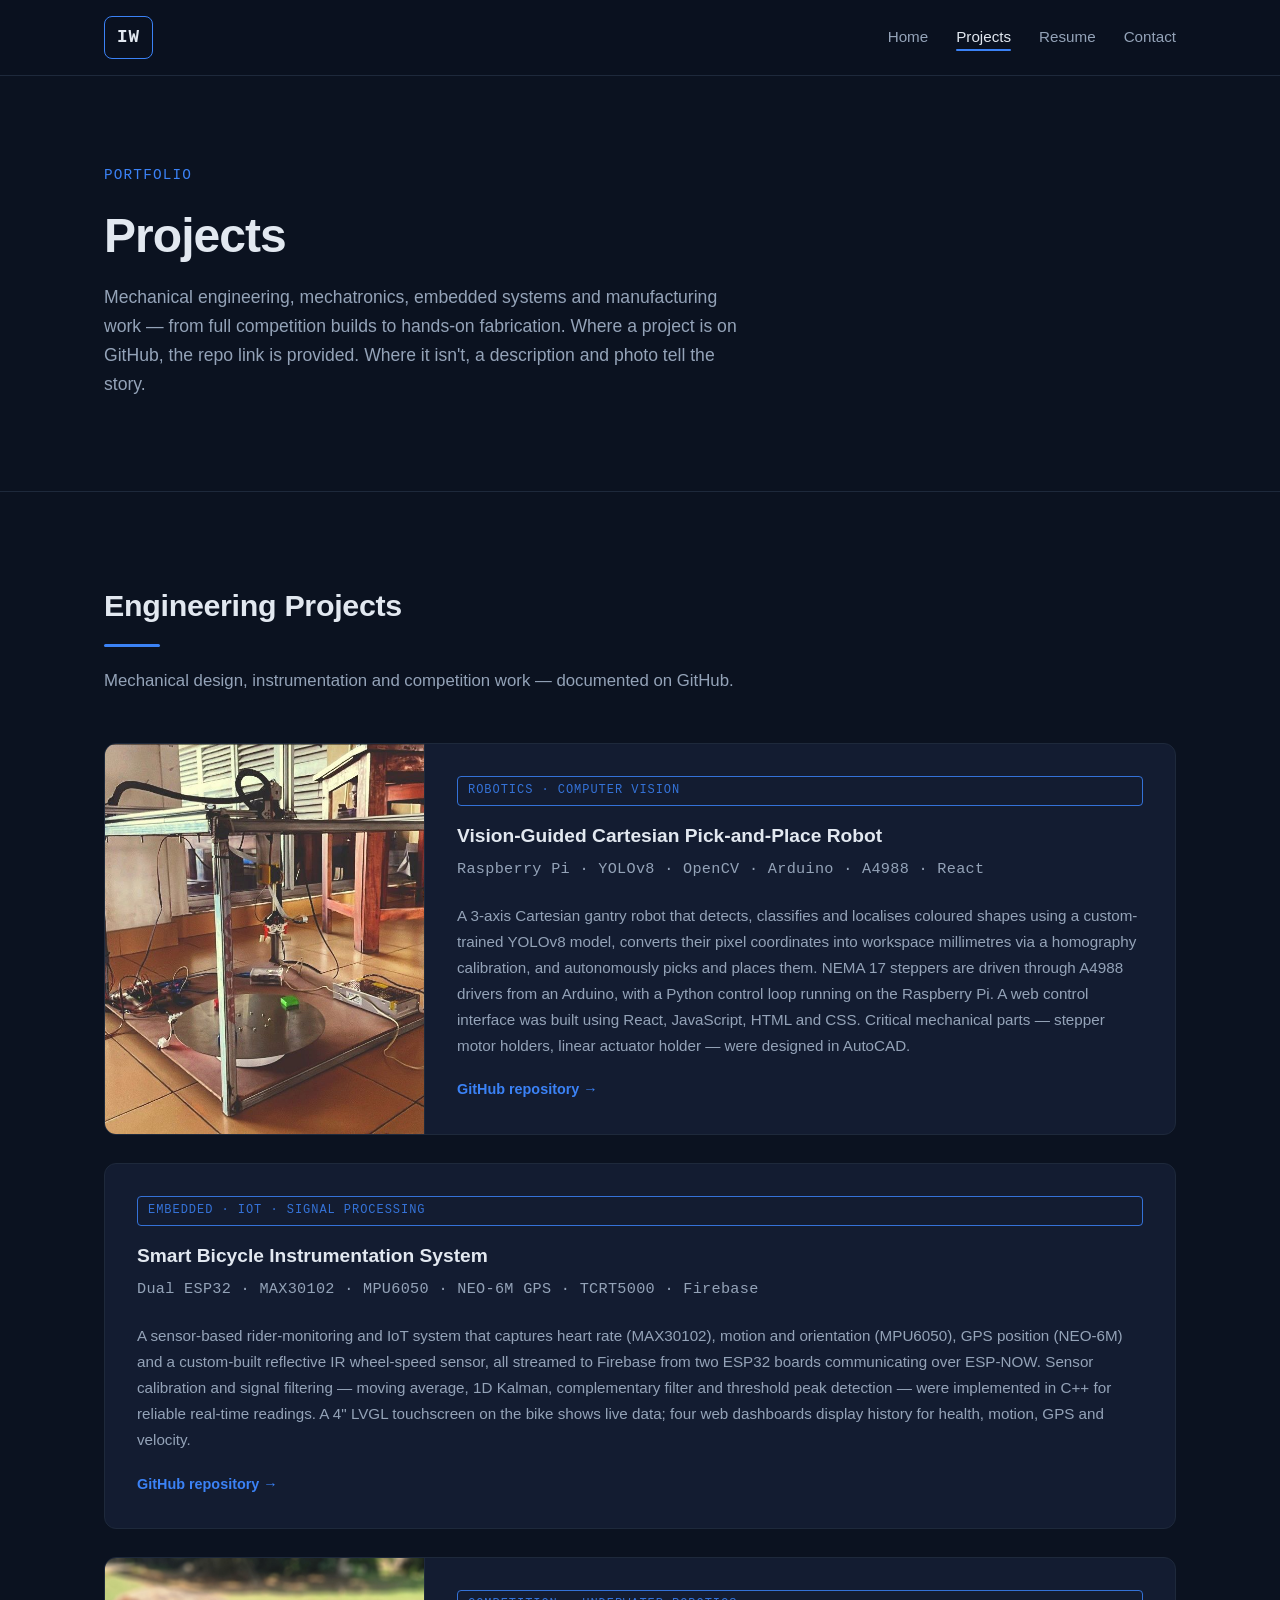
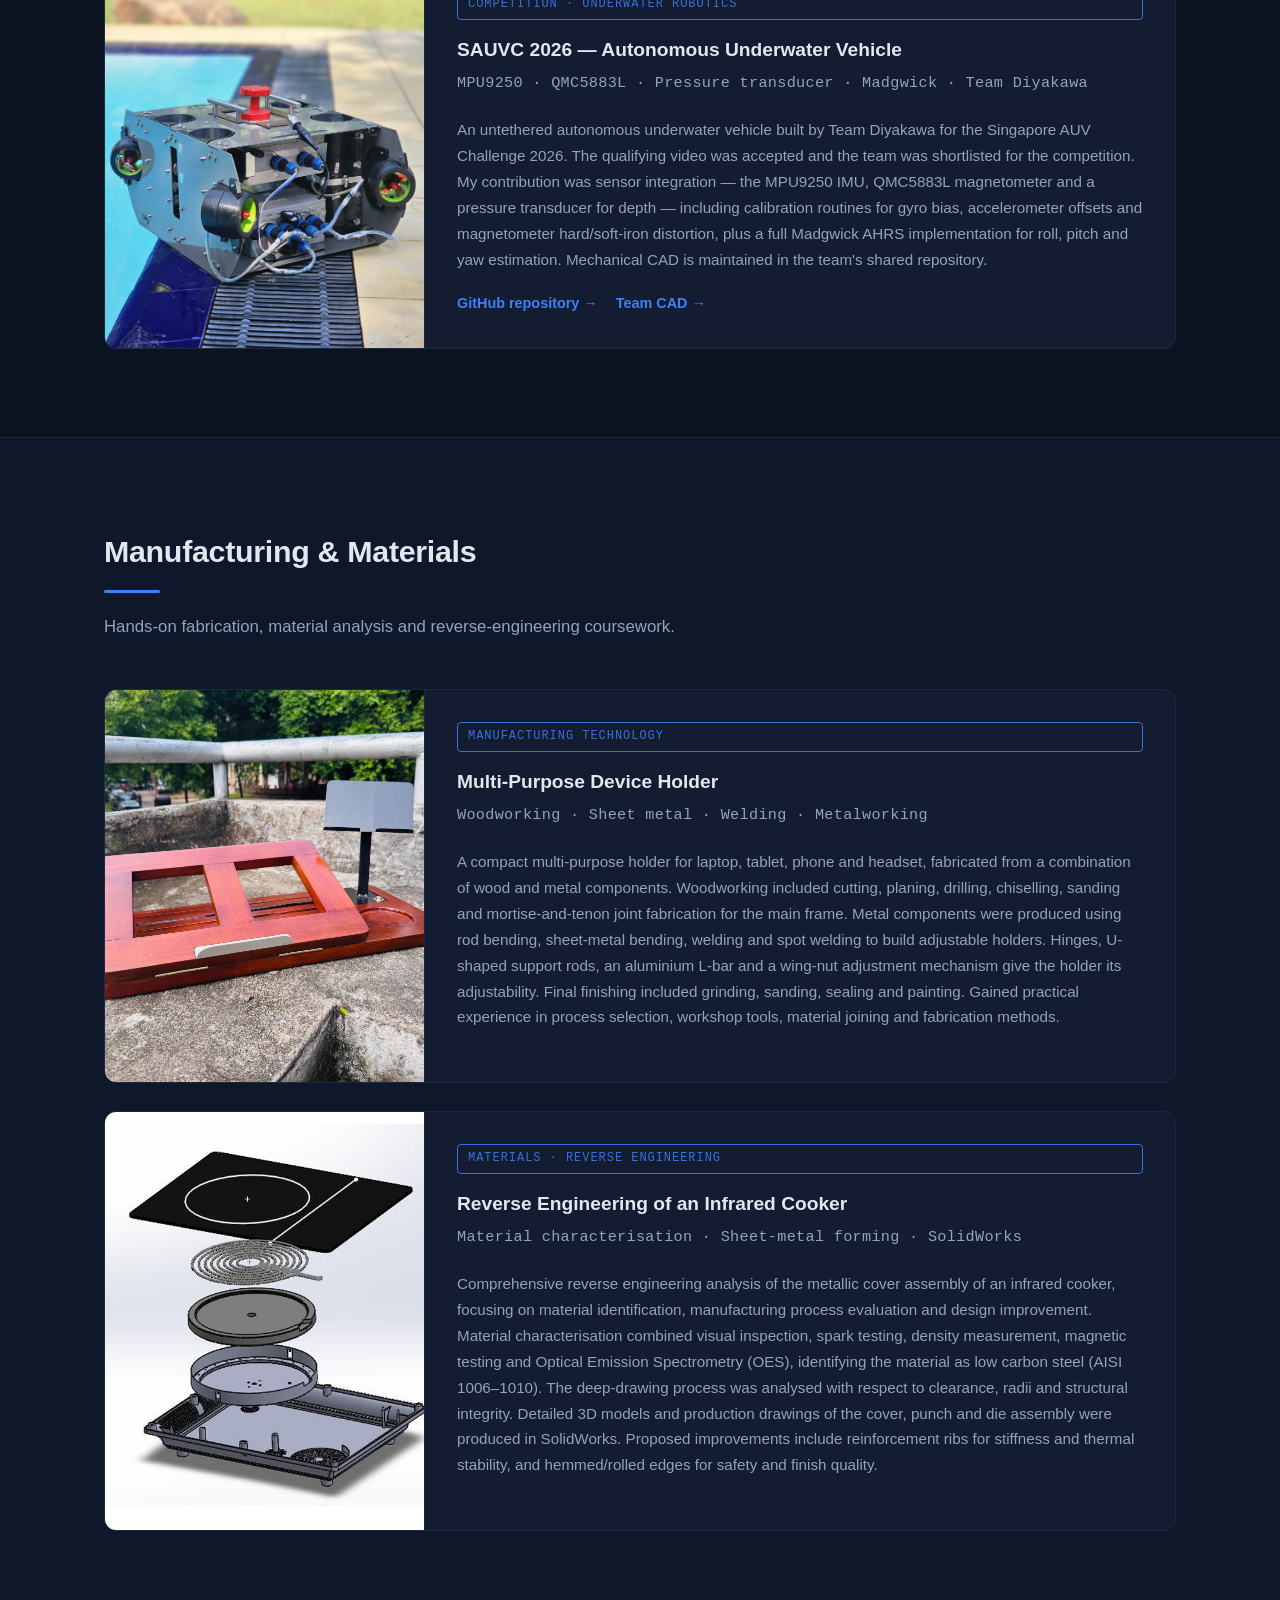
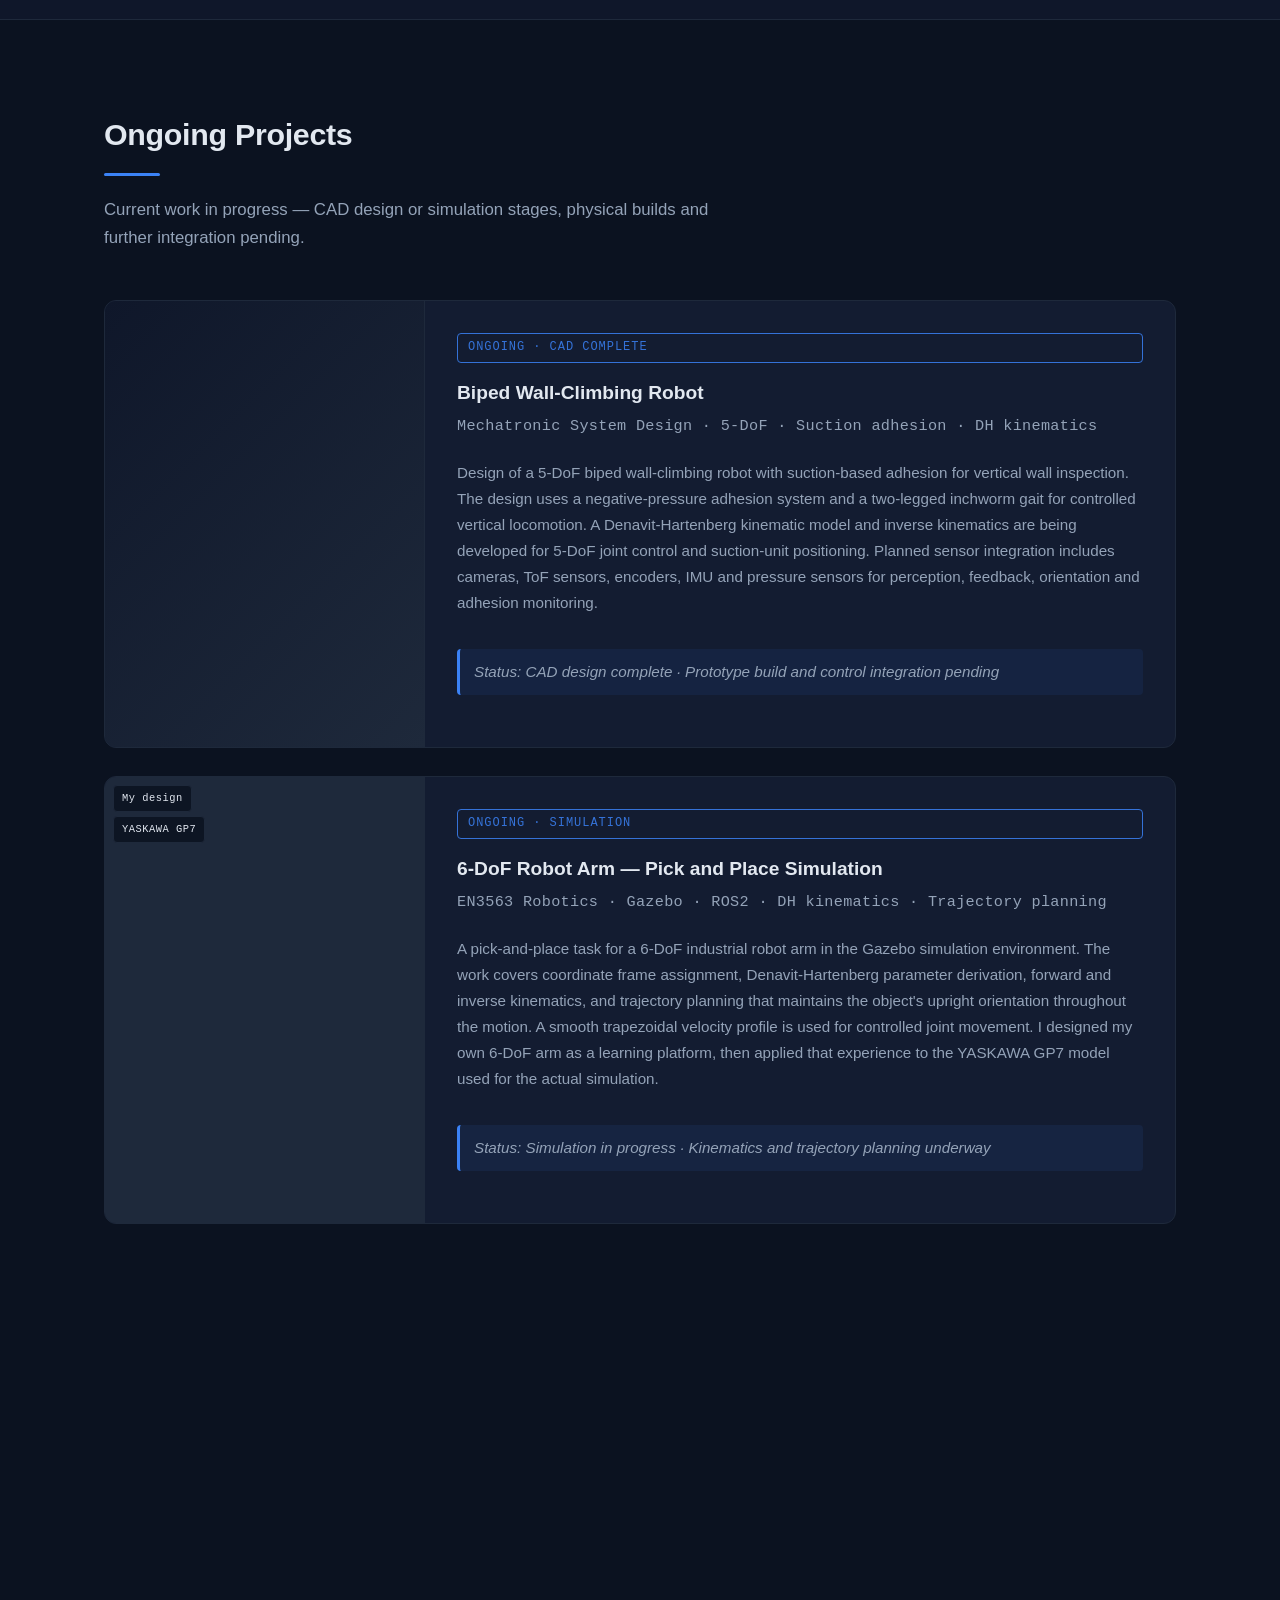
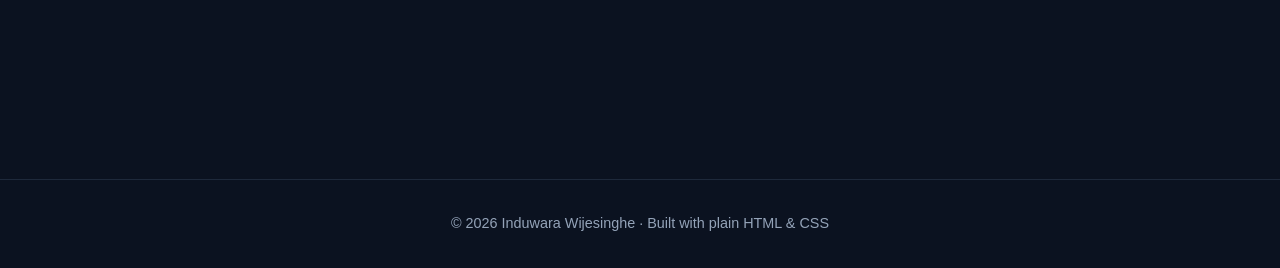
==== commit f344ccfe: "Enhance project thumbnail with dual images Updated project thumbnail section to include dual images " ====
--- a/projects.html
+++ b/projects.html
@@ -218,9 +218,13 @@
                 </article>
 
                 <article class="project-list-item">
-                    <div class="project-thumb">
-                        <img src="images/arm-cad.jpg" alt="6-DoF robot arm simulation CAD" onerror="this.style.display='none'">
-                        <span class="project-thumb-fallback">🦾</span>
+                    <div class="project-thumb--dual">
+                        <img src="images/arm-own-cad.jpg" alt="My own 6-DoF arm design" onerror="this.style.visibility='hidden'">
+                        <img src="images/arm-cad.jpg" alt="YASKAWA GP7 CAD used in simulation" onerror="this.style.visibility='hidden'">
+                        <div class="thumb-label">
+                            <span>My design</span>
+                            <span>YASKAWA GP7</span>
+                        </div>
                     </div>
                     <div class="project-body">
                         <span class="project-tag">Ongoing · Simulation</span>
--- a/style.css
+++ b/style.css
@@ -805,3 +805,63 @@
     font-size: 0.9rem;
     font-style: italic;
 }
+
+/* =========================================================
+   DUAL-IMAGE THUMBNAIL
+   ========================================================= */
+.project-thumb--dual {
+    display: grid;
+    grid-template-columns: 1fr 1fr;
+    gap: 2px;
+    background: var(--border);
+    position: relative;
+    overflow: hidden;
+}
+
+.project-thumb--dual img {
+    position: relative;
+    width: 100%;
+    height: 100%;
+    object-fit: cover;
+    display: block;
+}
+
+.project-thumb--dual .thumb-label {
+    position: absolute;
+    bottom: 8px;
+    left: 8px;
+    right: 8px;
+    display: flex;
+    justify-content: space-between;
+    pointer-events: none;
+    gap: 4px;
+}
+
+.project-thumb--dual .thumb-label span {
+    background: rgba(11, 18, 32, 0.85);
+    color: var(--text);
+    font-family: var(--mono);
+    font-size: 0.65rem;
+    letter-spacing: 0.05em;
+    padding: 4px 8px;
+    border-radius: 4px;
+    border: 1px solid var(--border);
+    backdrop-filter: blur(6px);
+}
+
+/* For project-list-item context — the left column is narrow, stack vertically there */
+.project-list-item .project-thumb--dual {
+    grid-template-columns: 1fr;
+    grid-template-rows: 1fr 1fr;
+}
+
+.project-list-item .project-thumb--dual img {
+    min-height: 110px;
+}
+
+.project-list-item .project-thumb--dual .thumb-label {
+    flex-direction: column;
+    bottom: auto;
+    top: 8px;
+    align-items: flex-start;
+}
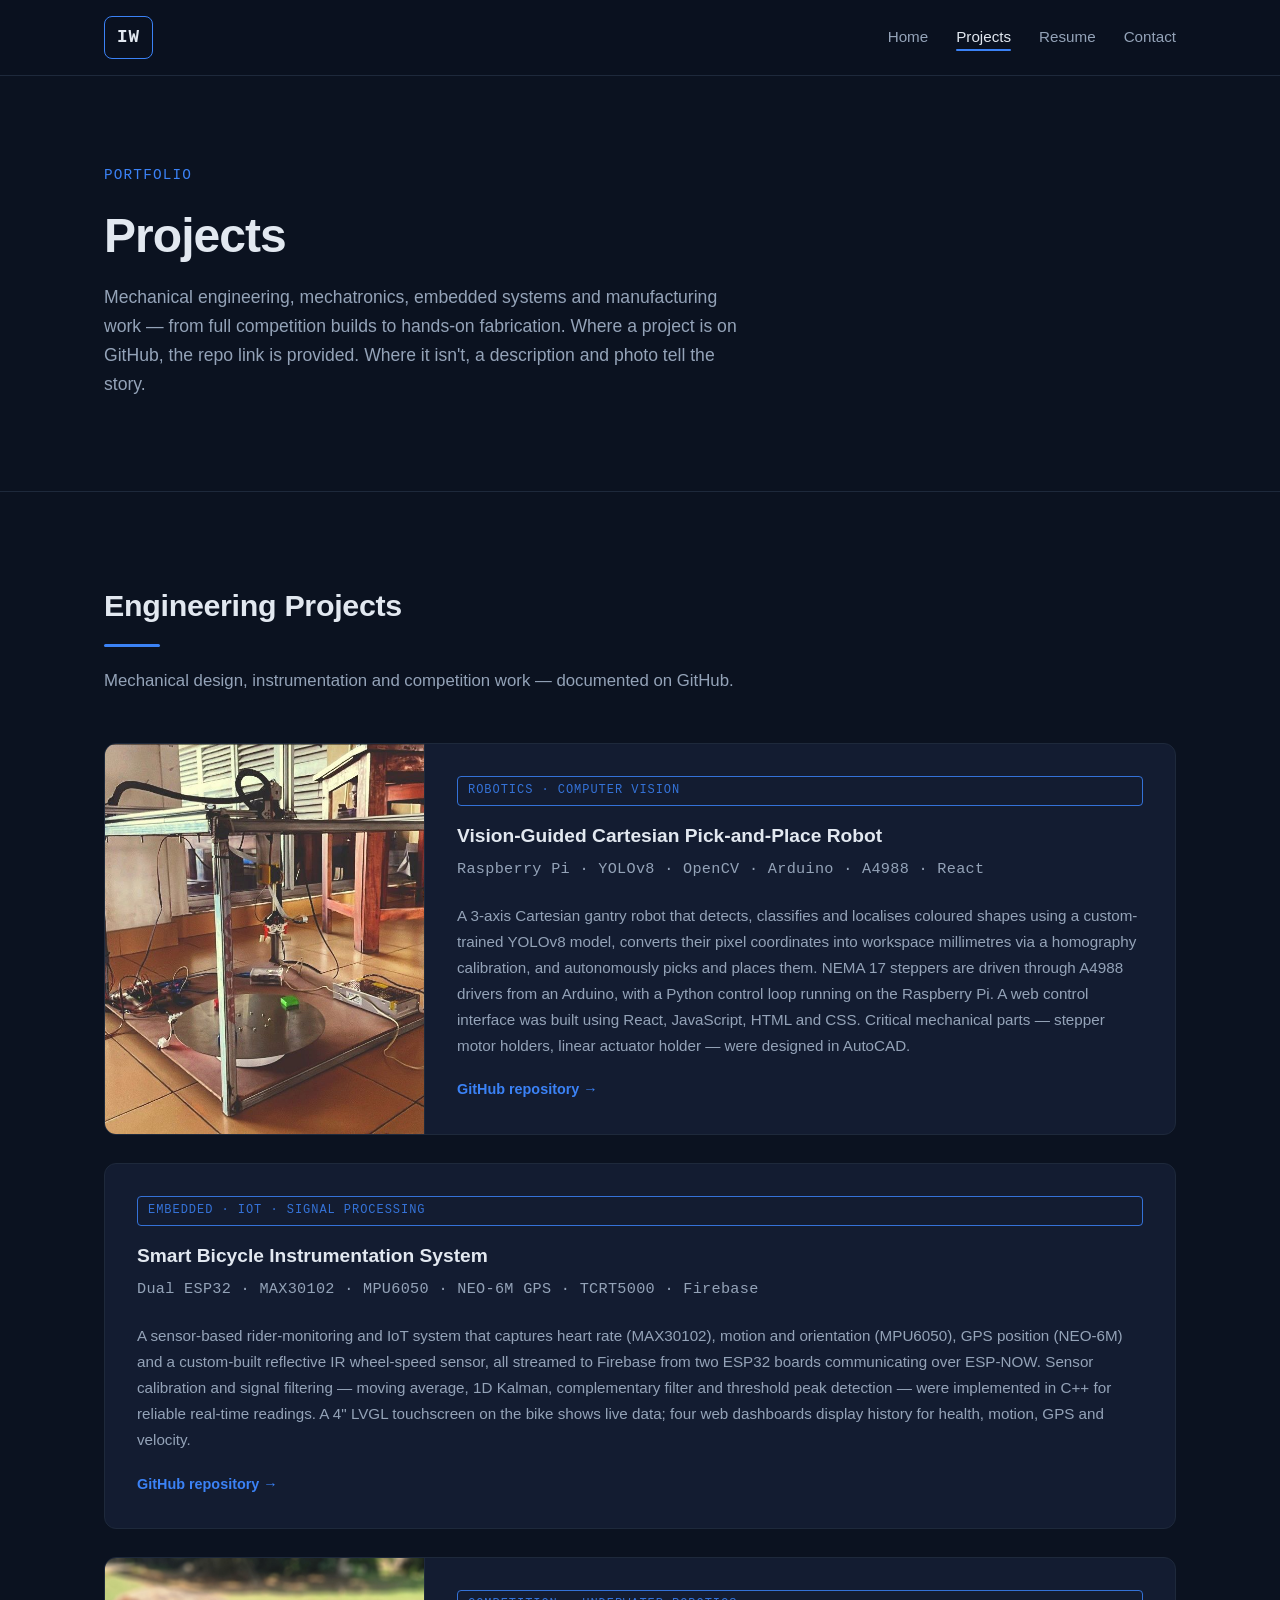
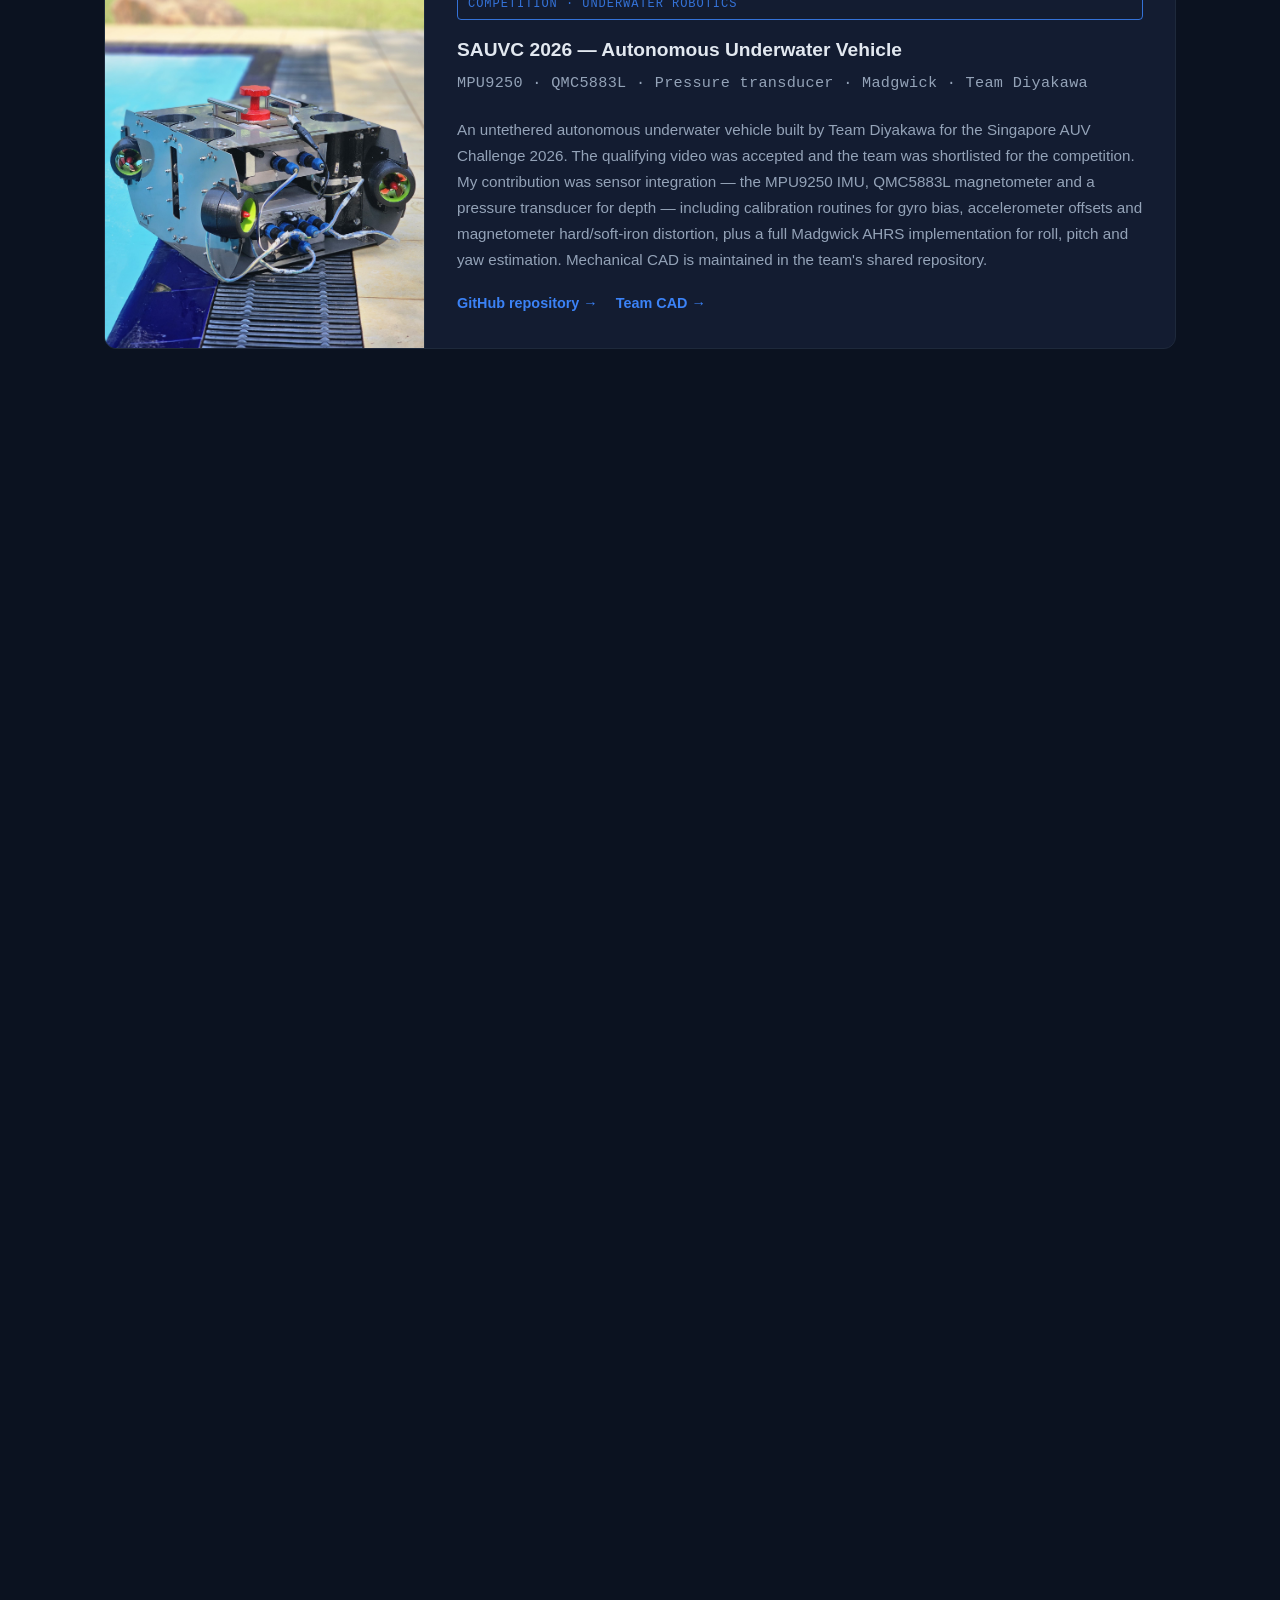
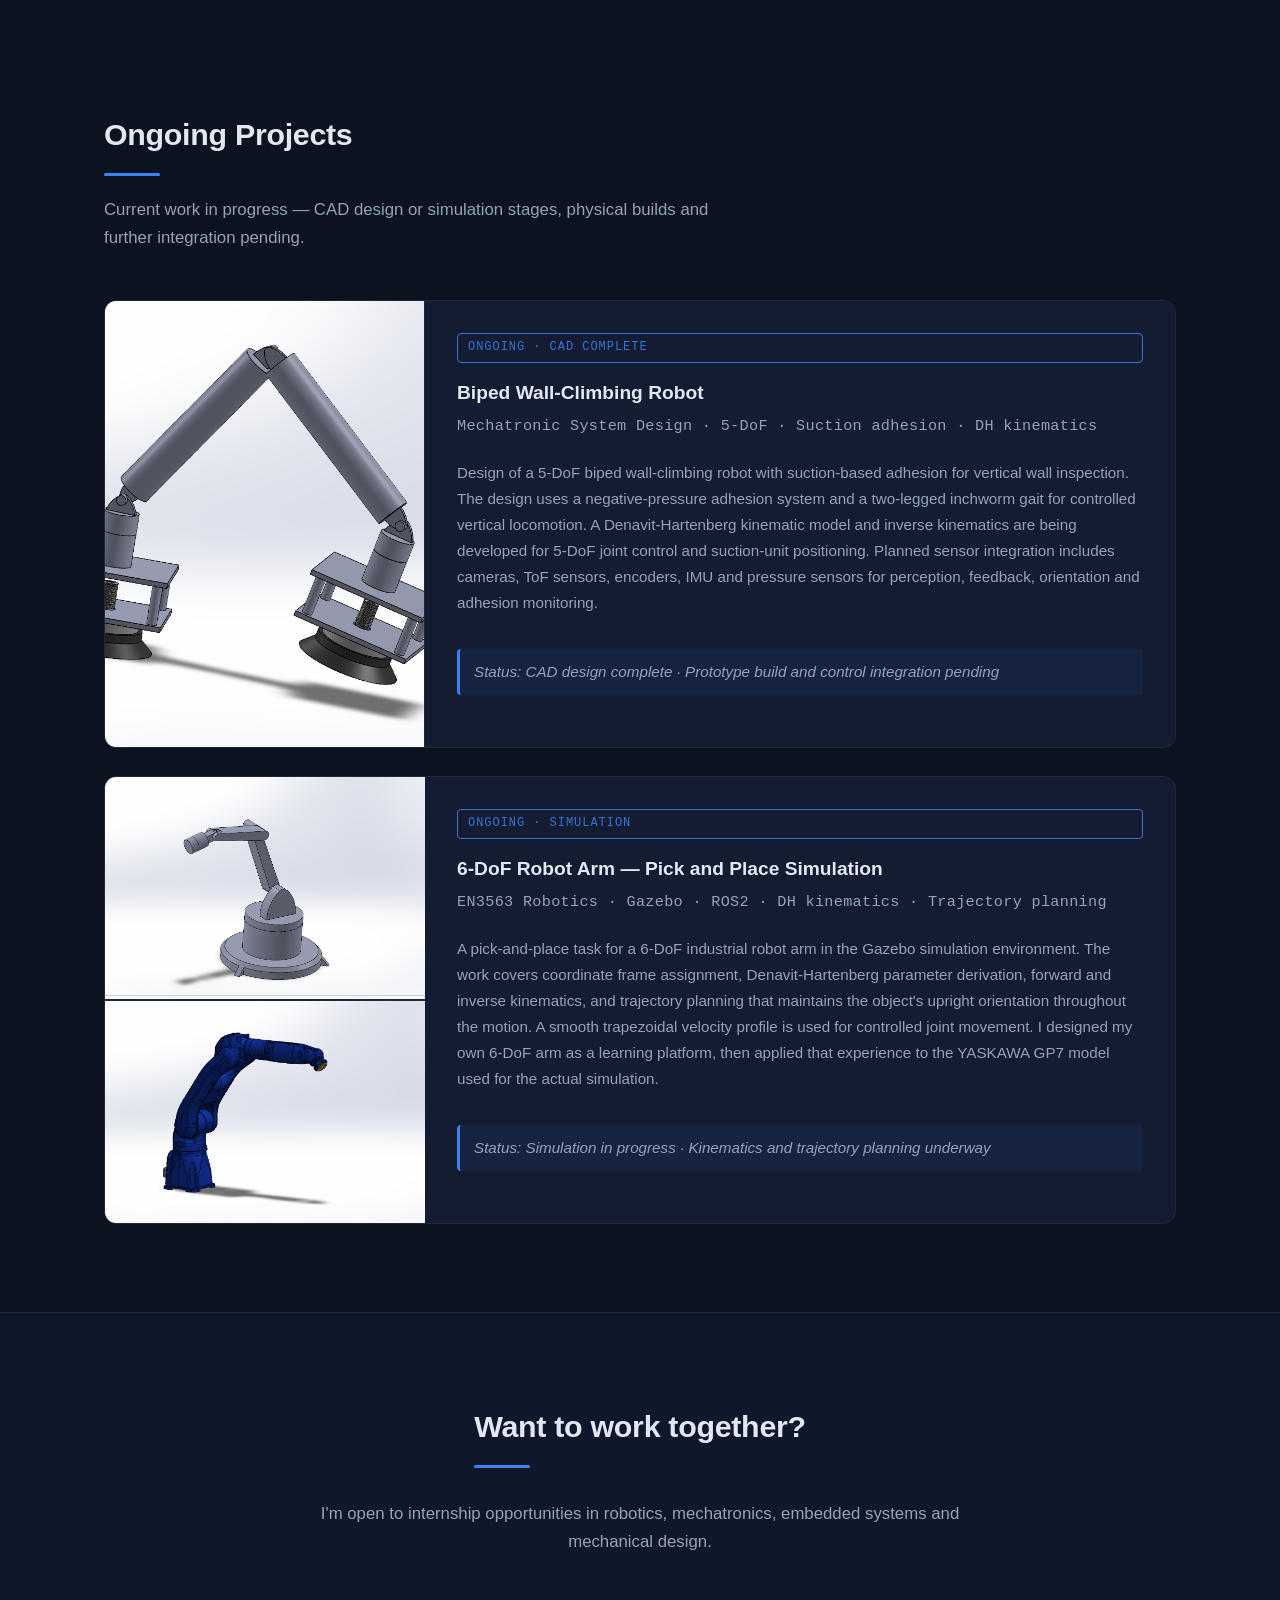
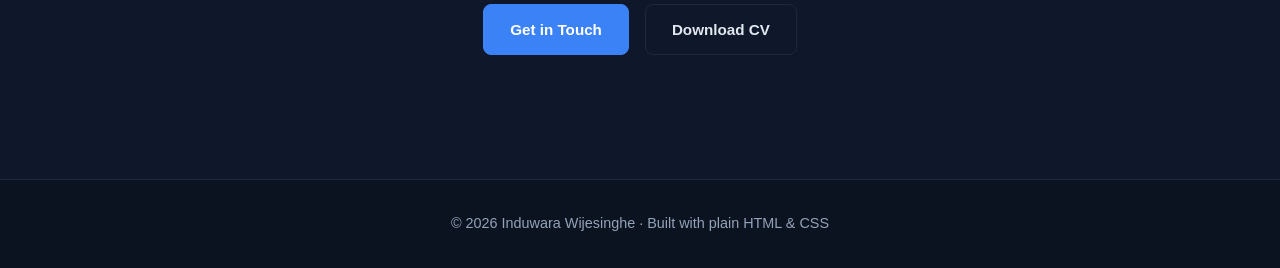
==== commit 7b962a2e: "Update project thumbnail layout in projects.html Refactor project thumbnails into two halves with la" ====
--- a/projects.html
+++ b/projects.html
@@ -219,11 +219,13 @@
 
                 <article class="project-list-item">
                     <div class="project-thumb--dual">
-                        <img src="images/arm-own-cad.jpg" alt="My own 6-DoF arm design" onerror="this.style.visibility='hidden'">
-                        <img src="images/arm-cad.jpg" alt="YASKAWA GP7 CAD used in simulation" onerror="this.style.visibility='hidden'">
-                        <div class="thumb-label">
-                            <span>My design</span>
-                            <span>YASKAWA GP7</span>
+                        <div class="thumb-half">
+                            <img src="images/arm-own-cad.jpg" alt="My own 6-DoF arm design">
+                            <span class="thumb-tag">My design</span>
+                        </div>
+                        <div class="thumb-half">
+                            <img src="images/arm-cad.jpg" alt="YASKAWA GP7 CAD used in simulation">
+                            <span class="thumb-tag">YASKAWA GP7</span>
                         </div>
                     </div>
                     <div class="project-body">
